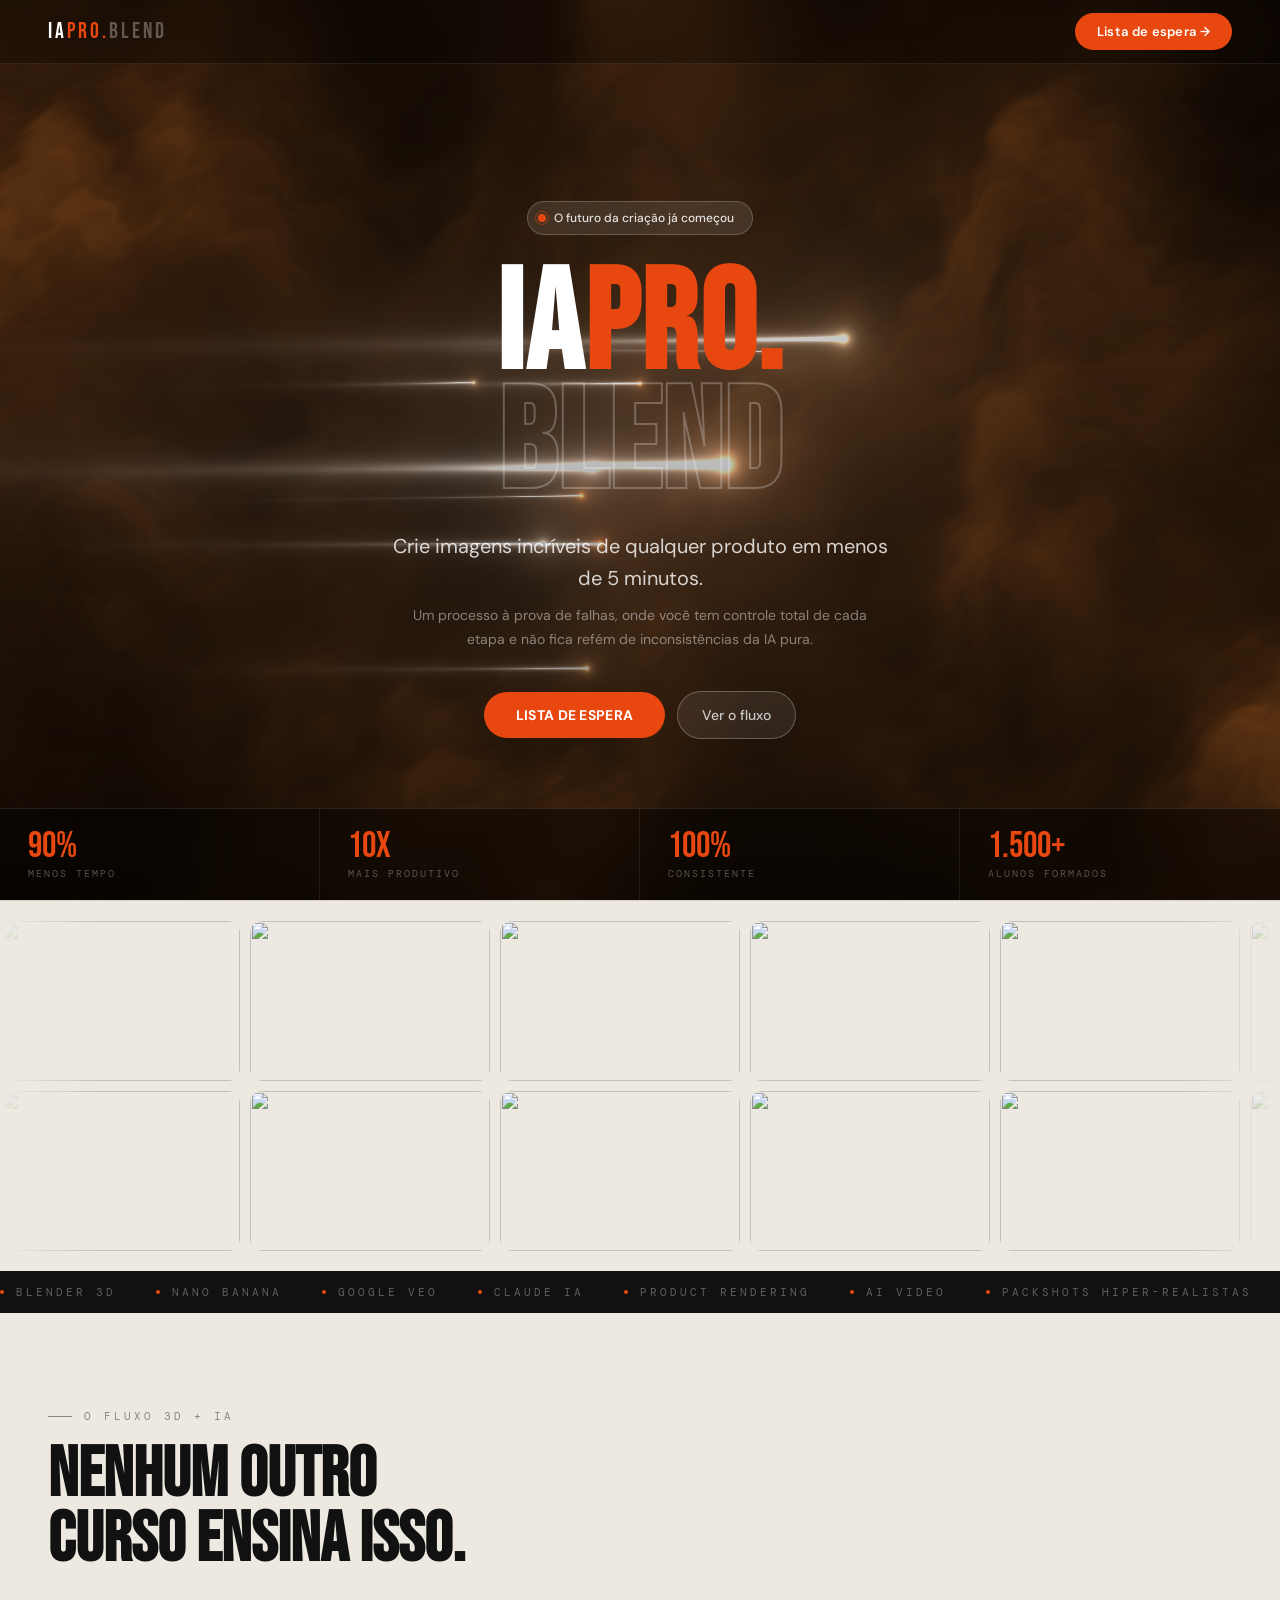
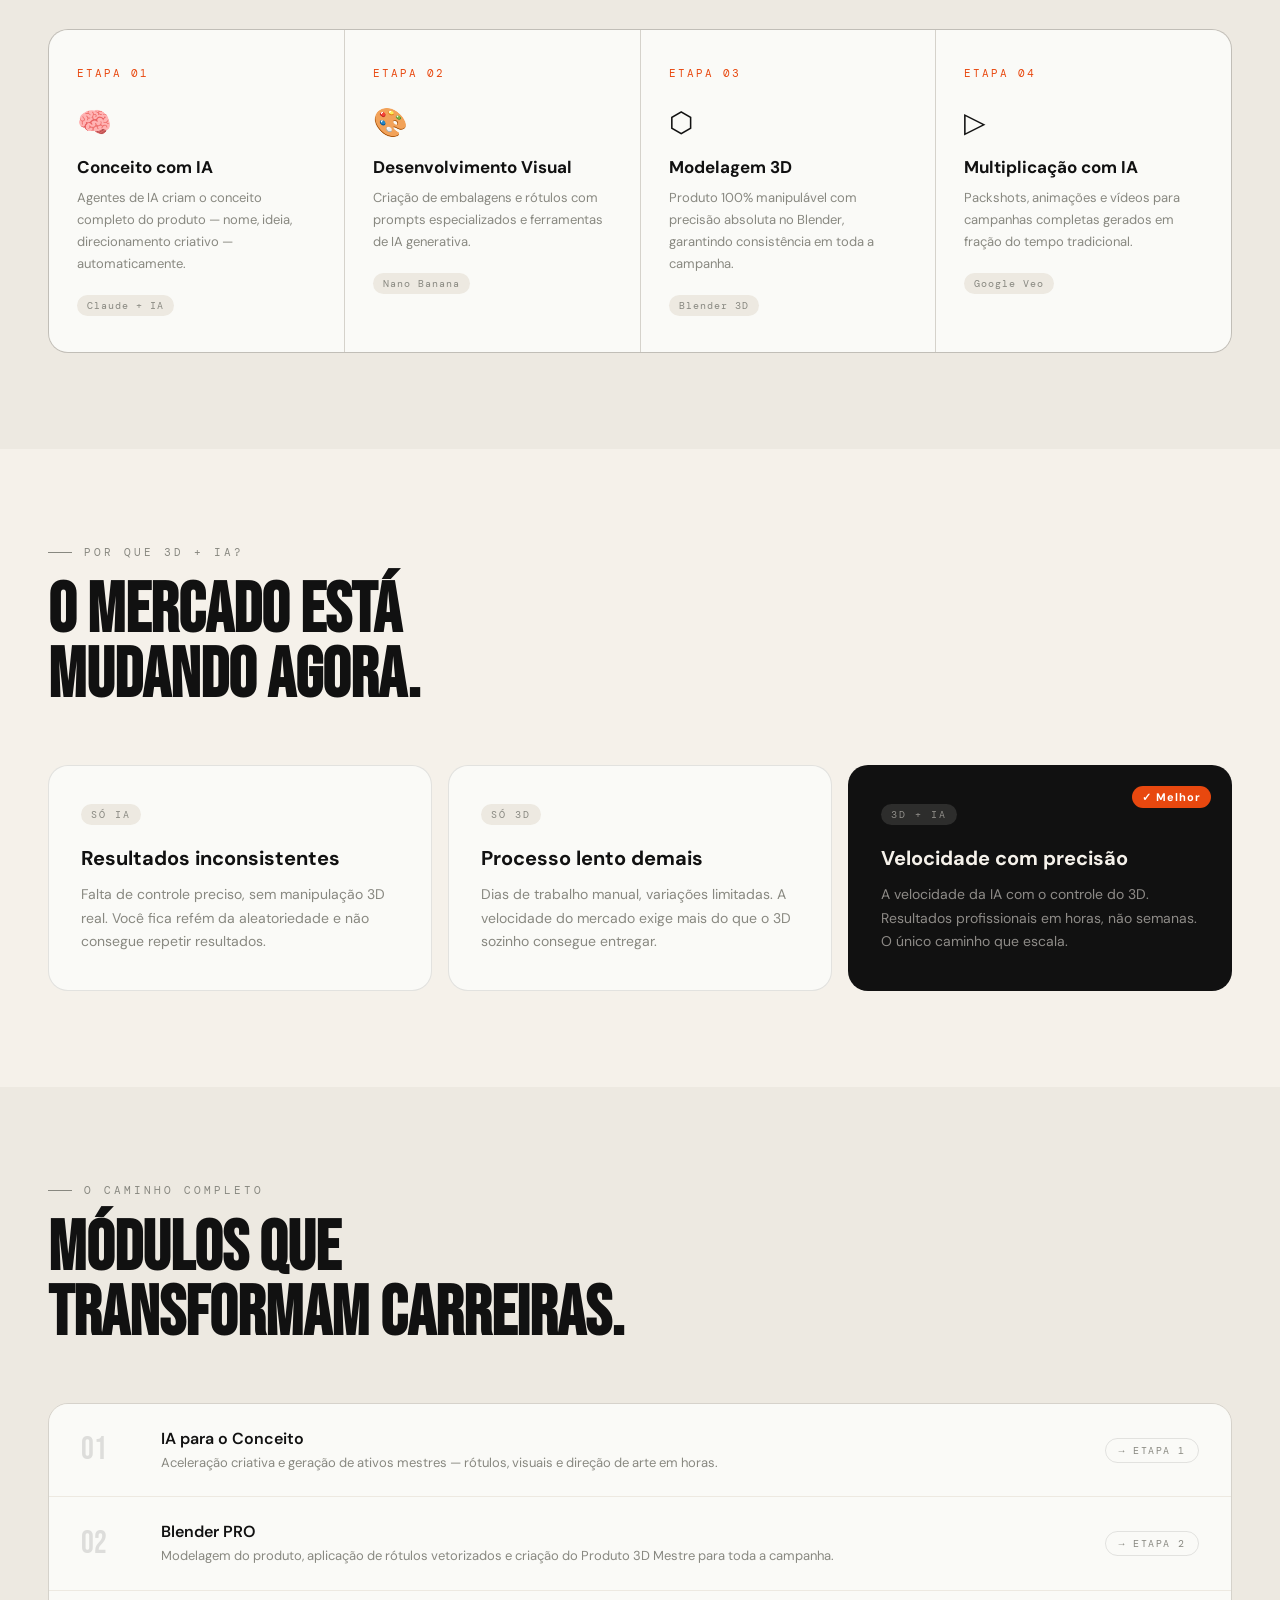
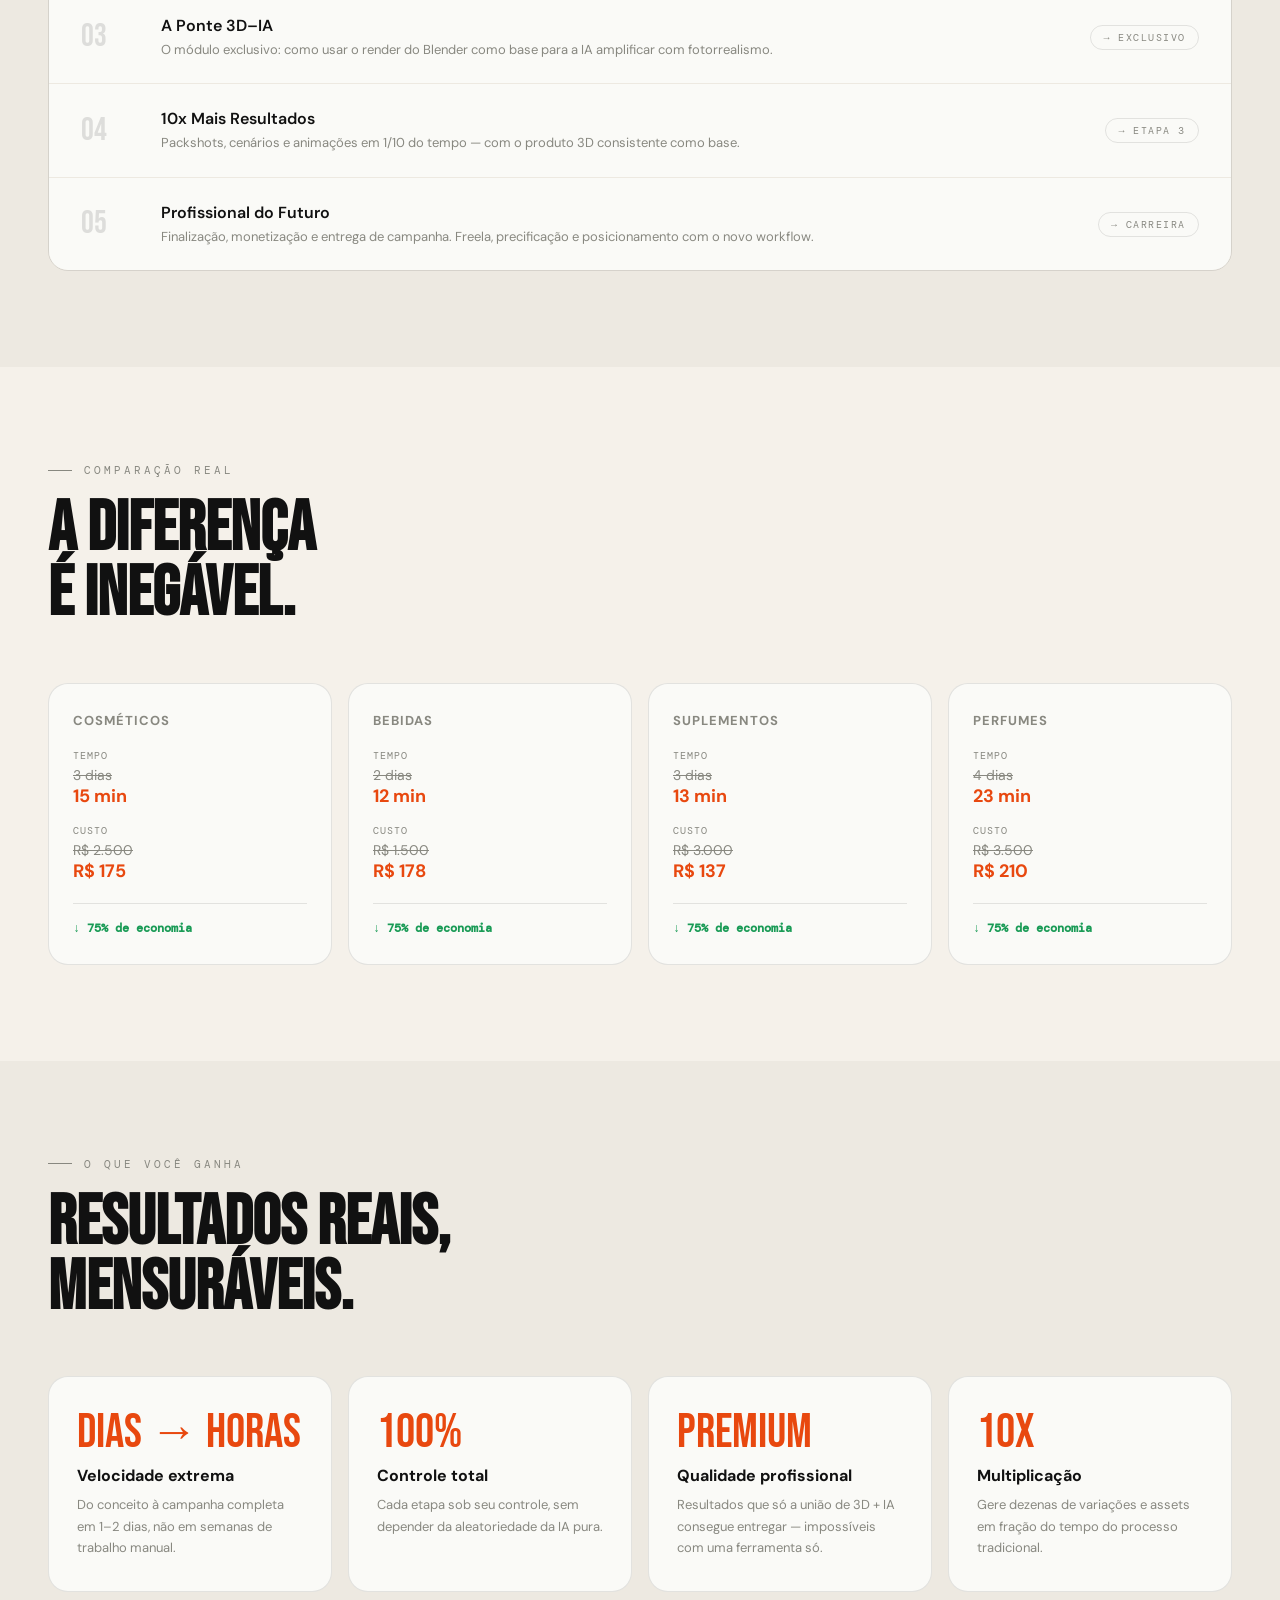
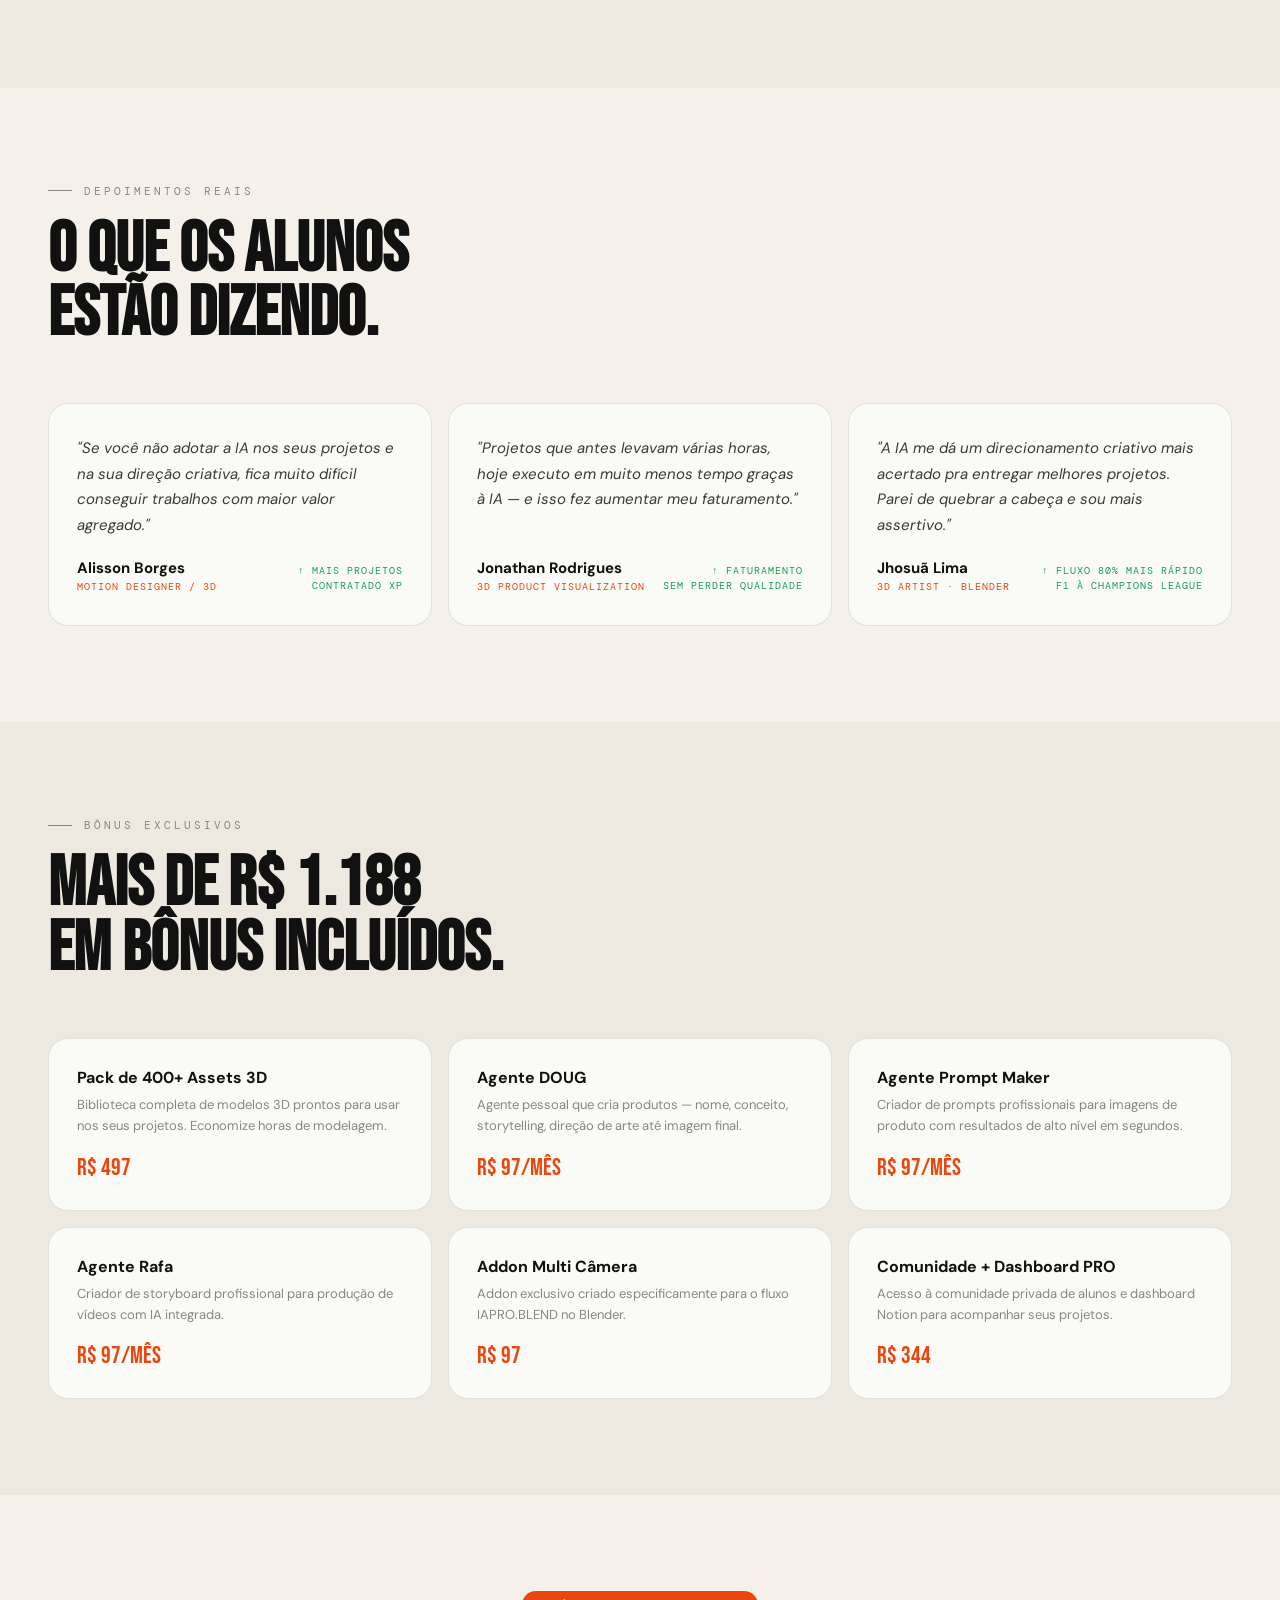
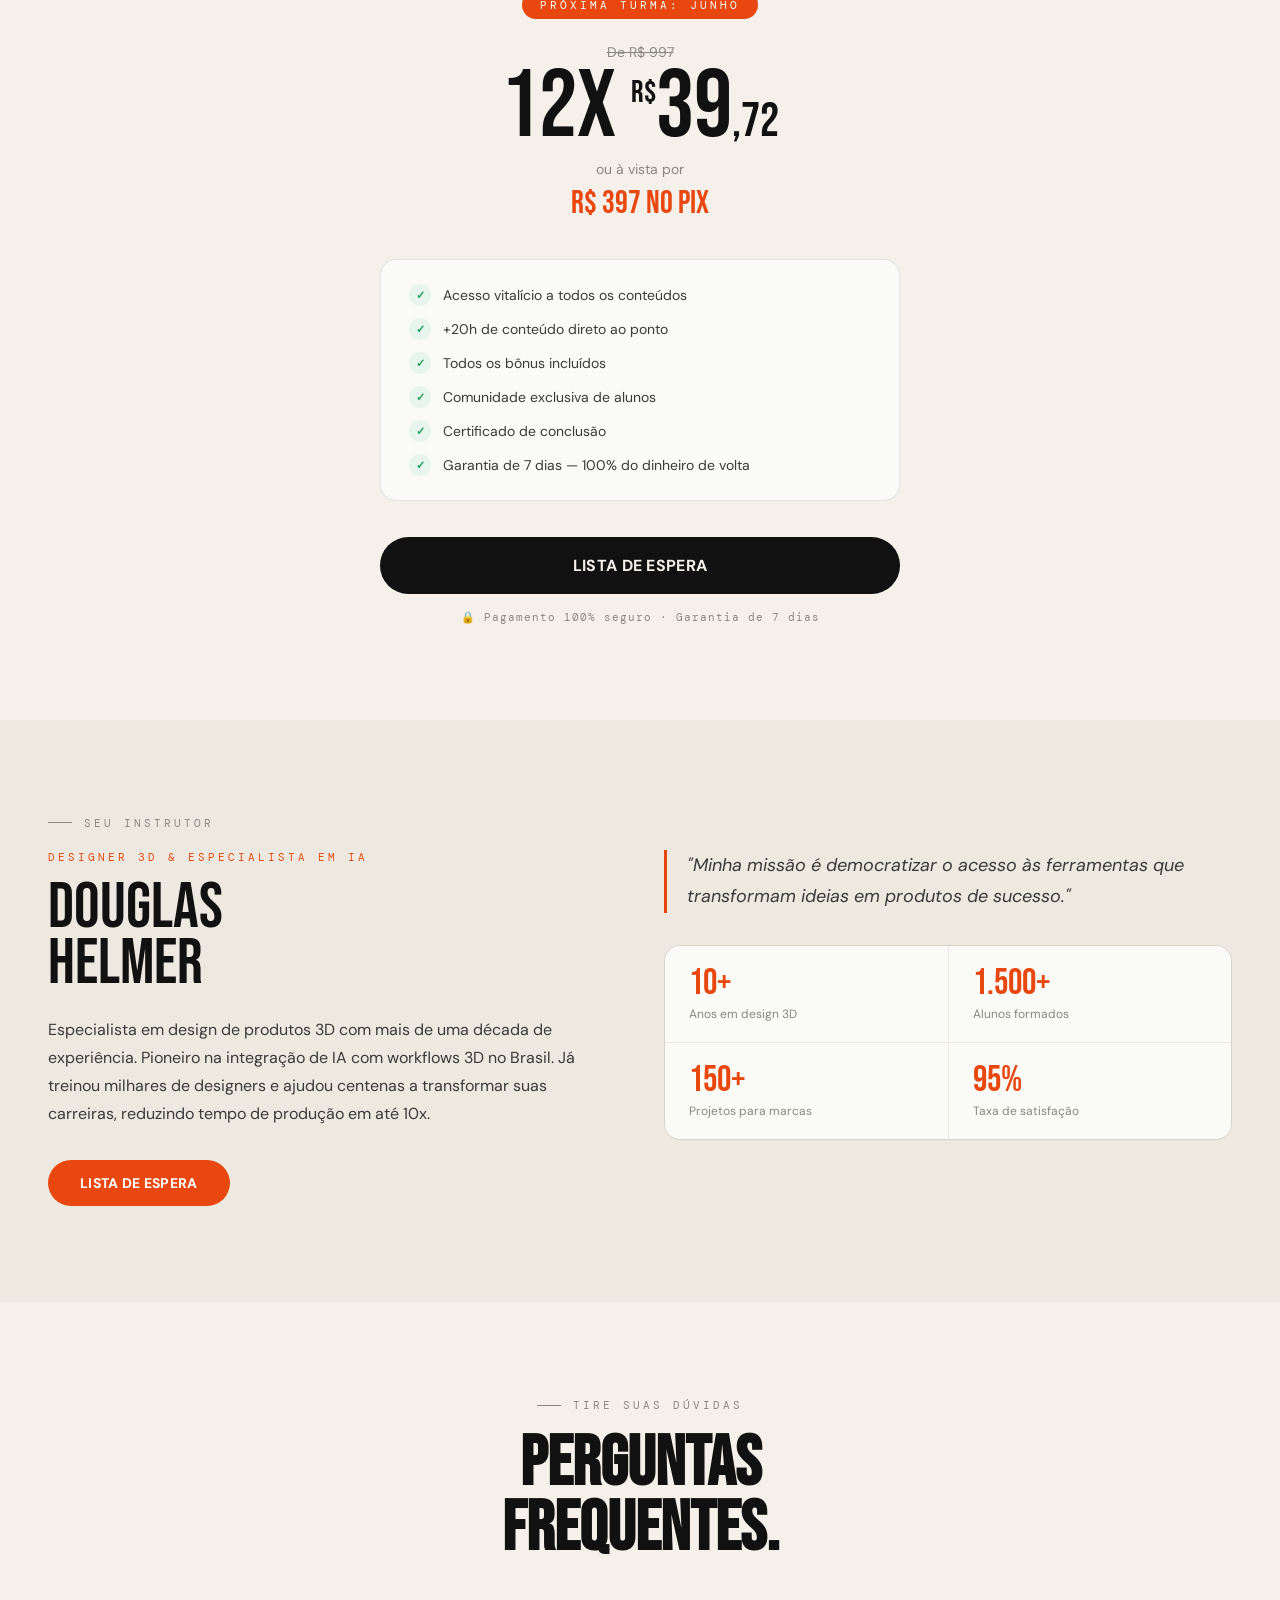
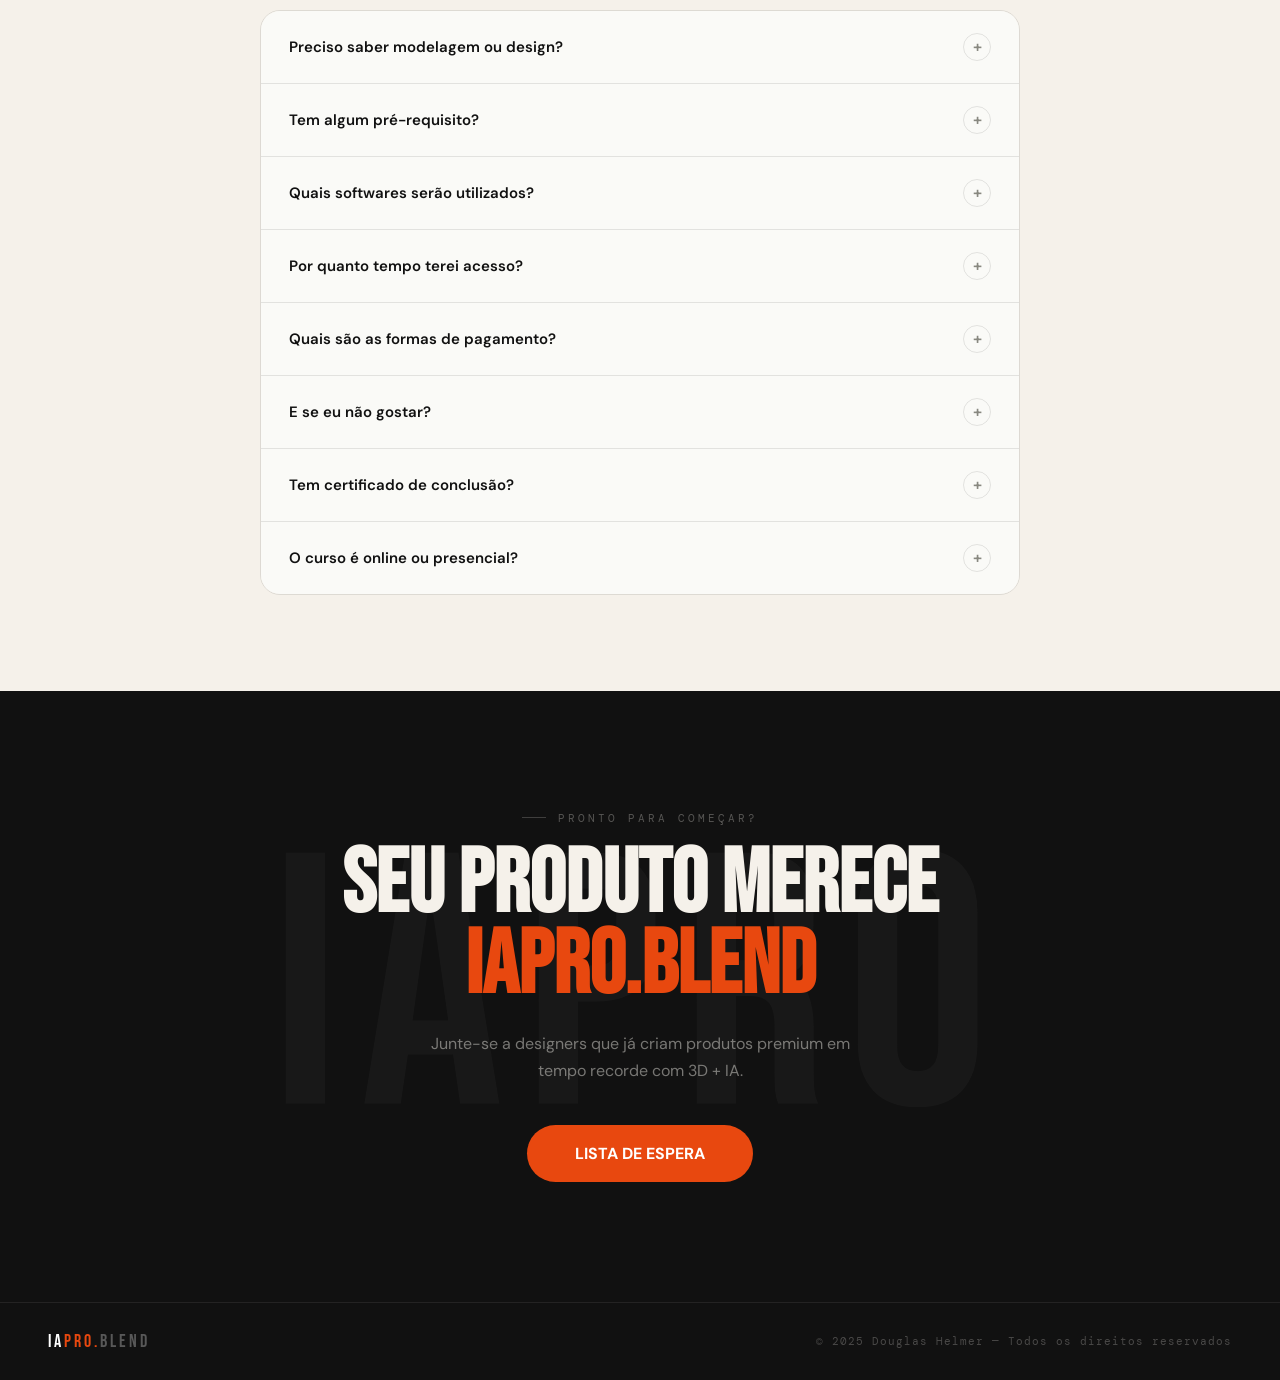
==== index.html @ f1a4a477 "feat: switch to lista de espera mode Remove checkout links from all CTA buttons, replace text with L" ====
<!DOCTYPE html>
<html lang="pt-BR">
<head>
<meta charset="UTF-8">
<meta name="viewport" content="width=device-width, initial-scale=1.0">
<title>IAPRO.BLEND — Douglas Helmer</title>
<link href="https://fonts.googleapis.com/css2?family=Bebas+Neue&family=DM+Sans:ital,opsz,wght@0,9..40,300;0,9..40,400;0,9..40,500;0,9..40,600;0,9..40,700;1,9..40,300;1,9..40,400&family=DM+Mono:wght@400;500&display=swap" rel="stylesheet">
<style>
*, *::before, *::after { box-sizing: border-box; margin: 0; padding: 0; }

:root {
  --cream: #F5F1EA;
  --cream2: #EDE9E1;
  --cream3: #E4DFD5;
  --ink: #111111;
  --ink2: #3A3A3A;
  --ink3: #888880;
  --orange: #E8480F;
  --orange-light: #FF6B35;
  --white: #FAFAF7;
  --border: rgba(17,17,17,0.1);
}

html { scroll-behavior: smooth; }

body {
  background: var(--cream);
  color: var(--ink);
  font-family: 'DM Sans', sans-serif;
  overflow-x: hidden;
}

/* ─── NAV ─── */
nav {
  position: fixed; top: 0; left: 0; right: 0; z-index: 900;
  background: rgba(0,0,0,0.3);
  backdrop-filter: blur(16px);
  border-bottom: 1px solid rgba(255,255,255,0.08);
  display: flex; align-items: center; justify-content: space-between;
  padding: 0 48px; height: 64px;
  transition: background .3s;
}
nav.scrolled {
  background: rgba(245,241,234,0.96);
  border-bottom-color: var(--border);
}

.logo {
  font-family: 'Bebas Neue', sans-serif;
  font-size: 22px; letter-spacing: 3px;
}
.logo .ia   { color: #fff; }
.logo .pro  { color: var(--orange); }
.logo .dot  { color: var(--orange); }
.logo .blend{ color: rgba(255,255,255,0.3); }
nav.scrolled .logo .ia    { color: var(--ink); }
nav.scrolled .logo .blend { color: rgba(17,17,17,0.28); }

.nav-pill {
  display: flex; align-items: center; gap: 8px;
  background: var(--orange); color: white;
  padding: 10px 22px; border-radius: 100px;
  font-size: 13px; font-weight: 600;
  text-decoration: none; letter-spacing: 0.3px;
  transition: background .2s, transform .15s;
}
.nav-pill:hover { background: #c93d0a; transform: translateY(-1px); }

/* ─── HERO SHADER ─── */
.hero {
  position: relative;
  overflow: hidden;
  display: flex; flex-direction: column;
}

.hero-canvas-wrap {
  position: relative;
  width: 100%; height: 100vh;
  overflow: hidden;
}

#hero-canvas {
  position: absolute; inset: 0;
  width: 100%; height: 100%;
  display: block; touch-action: none;
  background: black;
}

/* dark gradient overlay so text is always readable */
.hero-canvas-wrap::after {
  content: '';
  position: absolute; inset: 0;
  background: linear-gradient(
    to bottom,
    rgba(0,0,0,0.45) 0%,
    rgba(0,0,0,0.2) 40%,
    rgba(0,0,0,0.55) 100%
  );
  pointer-events: none;
}

.hero-overlay {
  position: absolute; inset: 0; z-index: 10;
  display: flex; flex-direction: column;
  align-items: center; justify-content: center;
  padding: 80px 48px 40px;
  text-align: center;
  pointer-events: none;
}

.hero-badge {
  display: inline-flex; align-items: center; gap: 8px;
  background: rgba(255,255,255,0.1);
  backdrop-filter: blur(12px);
  border: 1px solid rgba(255,255,255,0.2);
  border-radius: 100px;
  padding: 8px 18px 8px 10px;
  font-size: 12px; font-weight: 500;
  color: rgba(255,255,255,0.85);
  margin-bottom: 32px;
  pointer-events: auto;
  animation: fadeUp .7s .1s ease both;
}
.hero-badge-dot {
  width: 8px; height: 8px; border-radius: 50%;
  background: var(--orange); flex-shrink: 0;
  position: relative;
}
.hero-badge-dot::after {
  content: '';
  position: absolute; inset: -3px; border-radius: 50%;
  border: 1px solid var(--orange); opacity: .5;
  animation: pulse 1.6s ease-out infinite;
}

h1 {
  font-family: 'Bebas Neue', sans-serif;
  font-size: clamp(80px, 11vw, 160px);
  line-height: .85; letter-spacing: 2px;
  margin-bottom: 24px;
  animation: fadeUp .7s .25s ease both;
}
h1 .h-ia  { color: #ffffff; }
h1 .h-pro { color: var(--orange); }
h1 .h-dot { color: var(--orange); }
h1 .h-blend {
  color: transparent;
  -webkit-text-stroke: 2px rgba(255,255,255,0.25);
  display: block;
}

.hero-sub {
  font-size: 20px; line-height: 1.6;
  color: rgba(255,255,255,.8);
  max-width: 520px; margin-bottom: 10px;
  animation: fadeUp .7s .4s ease both;
}
.hero-sub2 {
  font-size: 14px; line-height: 1.7;
  color: rgba(255,255,255,.45);
  max-width: 460px; margin-bottom: 40px;
  animation: fadeUp .7s .5s ease both;
}

.hero-btns {
  display: flex; gap: 12px; align-items: center; flex-wrap: wrap;
  justify-content: center;
  pointer-events: auto;
  animation: fadeUp .7s .6s ease both;
}

.btn-solid {
  background: var(--orange); color: white;
  padding: 14px 32px; border-radius: 100px;
  font-size: 14px; font-weight: 700;
  text-decoration: none; letter-spacing: 0.3px;
  transition: transform .15s, box-shadow .2s;
  display: inline-block;
}
.btn-solid:hover { transform: translateY(-2px); box-shadow: 0 12px 32px rgba(232,72,15,.4); }

.btn-ghost {
  padding: 14px 24px; border-radius: 100px;
  border: 1px solid rgba(255,255,255,0.25);
  font-size: 14px; font-weight: 500;
  color: rgba(255,255,255,.75); text-decoration: none;
  backdrop-filter: blur(8px);
  background: rgba(255,255,255,0.08);
  transition: border-color .2s, background .2s;
}
.btn-ghost:hover { border-color: rgba(255,255,255,0.5); background: rgba(255,255,255,0.14); }

/* stats row inside hero */
.hero-stats {
  position: absolute; bottom: 0; left: 0; right: 0; z-index: 10;
  display: grid; grid-template-columns: repeat(4,1fr);
  border-top: 1px solid rgba(255,255,255,0.1);
  background: rgba(0,0,0,0.45);
  backdrop-filter: blur(16px);
}
.hero-stat {
  padding: 20px 28px;
  border-right: 1px solid rgba(255,255,255,0.08);
}
.hero-stat:last-child { border-right: none; }
.hero-stat-num {
  font-family: 'Bebas Neue', sans-serif;
  font-size: 36px; line-height: 1; color: var(--orange);
}
.hero-stat-label {
  font-family: 'DM Mono', monospace;
  font-size: 10px; letter-spacing: 2px;
  text-transform: uppercase; color: rgba(255,255,255,.3);
  margin-top: 2px;
}

@keyframes fadeUp {
  from { opacity: 0; transform: translateY(24px); }
  to   { opacity: 1; transform: translateY(0); }
}

/* ─── CAROUSEL ─── */
.carousel-wrap {
  border-top: 1px solid var(--border);
  overflow: hidden; padding: 20px 0;
  background: var(--cream2);
  position: relative;
}
.carousel-wrap::before,
.carousel-wrap::after {
  content: ''; position: absolute; top: 0; bottom: 0; width: 100px;
  z-index: 2; pointer-events: none;
}
.carousel-wrap::before { left: 0; background: linear-gradient(90deg, var(--cream2), transparent); }
.carousel-wrap::after  { right: 0; background: linear-gradient(-90deg, var(--cream2), transparent); }

.carousel-row { margin-bottom: 10px; }
.carousel-row:last-child { margin-bottom: 0; }

.c-track {
  display: flex; gap: 10px; width: max-content;
  animation: cScroll 38s linear infinite;
}
.c-track.rev { animation: cScrollRev 38s linear infinite; }
.c-track:hover, .c-track.rev:hover { animation-play-state: paused; }

.c-img {
  width: 240px; height: 160px; border-radius: 12px;
  object-fit: cover; flex-shrink: 0;
  filter: saturate(.85);
  transition: filter .3s, transform .3s, box-shadow .3s;
}
.c-img:hover {
  filter: saturate(1.1);
  transform: scale(1.04);
  box-shadow: 0 12px 32px rgba(0,0,0,.12);
  z-index: 1; position: relative;
}

@keyframes cScroll    { from { transform: translateX(0); }    to { transform: translateX(-50%); } }
@keyframes cScrollRev { from { transform: translateX(-50%); } to { transform: translateX(0); } }

/* ─── TICKER ─── */
.ticker {
  background: var(--ink);
  overflow: hidden; padding: 14px 0;
  display: flex;
}
.t-track {
  display: flex; gap: 40px; white-space: nowrap;
  flex-shrink: 0;
  animation: tScroll 24s linear infinite;
}
.t-item {
  font-family: 'DM Mono', monospace;
  font-size: 11px; letter-spacing: 3px;
  text-transform: uppercase;
  color: rgba(245,241,234,.35);
  display: flex; align-items: center; gap: 12px;
}
.t-dot { width: 4px; height: 4px; border-radius: 50%; background: var(--orange); flex-shrink: 0; }
@keyframes tScroll { from { transform: translateX(0); } to { transform: translateX(-50%); } }

/* ─── SECTION COMMONS ─── */
.sec { padding: 96px 48px; }
.sec-alt { background: var(--cream2); }
.sec-dark { background: var(--ink); color: var(--cream); }

.sec-eyebrow {
  font-family: 'DM Mono', monospace;
  font-size: 11px; letter-spacing: 3px; text-transform: uppercase;
  color: var(--ink3); margin-bottom: 20px;
  display: flex; align-items: center; gap: 12px;
}
.sec-dark .sec-eyebrow { color: rgba(245,241,234,.35); }
.sec-eyebrow::before { content: ''; width: 24px; height: 1px; background: currentColor; }

.sec-title {
  font-family: 'Bebas Neue', sans-serif;
  font-size: clamp(44px, 5.5vw, 72px);
  line-height: .92; margin-bottom: 56px;
  max-width: 700px;
}

/* ─── FLUXO ─── */
.steps {
  display: grid; grid-template-columns: repeat(4,1fr); gap: 1px;
  background: var(--border);
  border: 1px solid var(--border);
  border-radius: 20px; overflow: hidden;
}

.step-card {
  background: var(--white); padding: 36px 28px;
  position: relative; overflow: hidden;
  transition: background .25s;
}
.step-card:hover { background: var(--cream); }

.step-n {
  font-family: 'DM Mono', monospace;
  font-size: 11px; letter-spacing: 2px;
  color: var(--orange); margin-bottom: 24px;
}

.step-icon { font-size: 28px; margin-bottom: 16px; display: block; }

.step-card h3 {
  font-size: 17px; font-weight: 700;
  margin-bottom: 10px; line-height: 1.2;
}
.step-card p { font-size: 13px; line-height: 1.7; color: var(--ink3); }

.step-tag {
  display: inline-block; margin-top: 20px;
  font-family: 'DM Mono', monospace;
  font-size: 10px; letter-spacing: 1px;
  padding: 4px 10px; border-radius: 100px;
  background: var(--cream2); color: var(--ink3);
}

/* ─── COMPARE ─── */
.compare-grid {
  display: grid; grid-template-columns: 1fr 1fr 1fr; gap: 16px;
}

.compare-card {
  border: 1px solid var(--border);
  border-radius: 20px; padding: 36px 32px;
  background: var(--white);
  position: relative; overflow: hidden;
  transition: transform .25s, box-shadow .25s;
}
.compare-card:hover { transform: translateY(-4px); box-shadow: 0 16px 48px rgba(0,0,0,.07); }

.compare-card.winner {
  background: var(--ink); color: var(--cream);
  border-color: transparent;
}

.compare-chip {
  display: inline-block; margin-bottom: 20px;
  font-family: 'DM Mono', monospace;
  font-size: 10px; letter-spacing: 2px; text-transform: uppercase;
  padding: 4px 10px; border-radius: 100px;
  background: var(--cream2); color: var(--ink3);
}
.compare-card.winner .compare-chip {
  background: rgba(245,241,234,.12); color: rgba(245,241,234,.5);
}

.compare-card h3 {
  font-size: 20px; font-weight: 700; margin-bottom: 12px;
}
.compare-card p { font-size: 14px; line-height: 1.7; color: var(--ink3); }
.compare-card.winner p { color: rgba(245,241,234,.55); }

.winner-badge {
  position: absolute; top: 20px; right: 20px;
  background: var(--orange); color: white;
  font-size: 11px; font-weight: 700;
  padding: 4px 10px; border-radius: 100px;
  letter-spacing: 1px;
}

/* ─── MÓDULOS ─── */
.modules-list {
  display: flex; flex-direction: column; gap: 1px;
  border: 1px solid var(--border); border-radius: 20px; overflow: hidden;
}

.mod-row {
  background: var(--white);
  display: grid; grid-template-columns: 56px 1fr auto;
  align-items: center; gap: 24px;
  padding: 24px 32px;
  transition: background .2s;
  cursor: default;
}
.mod-row:hover { background: var(--cream); }

.mod-num {
  font-family: 'Bebas Neue', sans-serif;
  font-size: 32px; color: rgba(17,17,17,.12);
  line-height: 1;
}

.mod-title { font-size: 16px; font-weight: 600; margin-bottom: 4px; }
.mod-desc { font-size: 13px; color: var(--ink3); line-height: 1.5; }

.mod-badge {
  font-family: 'DM Mono', monospace;
  font-size: 10px; letter-spacing: 1.5px; text-transform: uppercase;
  padding: 5px 12px; border-radius: 100px;
  border: 1px solid var(--border); color: var(--ink3);
  white-space: nowrap;
}

/* ─── ANTES VS DEPOIS ─── */
.avd-cards { display: grid; grid-template-columns: 1fr 1fr 1fr 1fr; gap: 16px; }

.avd-card {
  border: 1px solid var(--border); border-radius: 20px;
  padding: 28px 24px; background: var(--white);
  transition: transform .25s;
}
.avd-card:hover { transform: translateY(-4px); }

.avd-cat {
  font-size: 13px; font-weight: 700; margin-bottom: 20px;
  text-transform: uppercase; letter-spacing: 1px; color: var(--ink3);
}

.avd-row-item { margin-bottom: 16px; }
.avd-row-label {
  font-family: 'DM Mono', monospace;
  font-size: 10px; letter-spacing: 1px; text-transform: uppercase;
  color: var(--ink3); margin-bottom: 4px;
}
.avd-before { font-size: 14px; color: var(--ink3); text-decoration: line-through; }
.avd-after  { font-size: 18px; font-weight: 700; color: var(--orange); }

.avd-economy {
  margin-top: 20px; padding-top: 16px;
  border-top: 1px solid var(--border);
  font-size: 12px; font-weight: 600; color: #1A9B56;
  font-family: 'DM Mono', monospace;
}

/* ─── BENEFÍCIOS ─── */
.benefits-grid { display: grid; grid-template-columns: repeat(4,1fr); gap: 16px; }

.benefit-card {
  border: 1px solid var(--border); border-radius: 20px;
  padding: 32px 28px; background: var(--white);
  transition: transform .25s, box-shadow .25s;
}
.benefit-card:hover { transform: translateY(-4px); box-shadow: 0 16px 48px rgba(0,0,0,.07); }

.benefit-num {
  font-family: 'Bebas Neue', sans-serif;
  font-size: 48px; line-height: 1;
  color: var(--orange); margin-bottom: 8px;
}
.benefit-card h3 { font-size: 16px; font-weight: 700; margin-bottom: 8px; }
.benefit-card p { font-size: 13px; line-height: 1.65; color: var(--ink3); }

/* ─── DEPOIMENTOS ─── */
.test-grid { display: grid; grid-template-columns: repeat(3,1fr); gap: 16px; }

.test-card {
  border: 1px solid var(--border); border-radius: 20px;
  padding: 32px 28px; background: var(--white);
  display: flex; flex-direction: column; justify-content: space-between;
  gap: 20px;
  transition: transform .25s;
}
.test-card:hover { transform: translateY(-4px); }

.test-quote {
  font-size: 15px; line-height: 1.7;
  color: var(--ink2); font-style: italic;
  flex: 1;
}

.test-footer { display: flex; align-items: flex-end; justify-content: space-between; gap: 12px; }

.test-name { font-size: 15px; font-weight: 700; margin-bottom: 2px; }
.test-role {
  font-family: 'DM Mono', monospace;
  font-size: 10px; letter-spacing: 1px; color: var(--orange);
  text-transform: uppercase;
}

.test-result {
  font-family: 'DM Mono', monospace;
  font-size: 10px; letter-spacing: 1px;
  color: #1A9B56; text-transform: uppercase;
  text-align: right; line-height: 1.5;
}

/* ─── BÔNUS ─── */
.bonus-grid { display: grid; grid-template-columns: repeat(3,1fr); gap: 16px; }

.bonus-card {
  border: 1px solid var(--border); border-radius: 20px;
  padding: 28px; background: var(--white);
  display: flex; flex-direction: column; justify-content: space-between; gap: 16px;
  transition: transform .25s;
}
.bonus-card:hover { transform: translateY(-3px); }

.bonus-title { font-size: 16px; font-weight: 700; margin-bottom: 6px; }
.bonus-desc { font-size: 13px; line-height: 1.65; color: var(--ink3); }
.bonus-val {
  font-family: 'Bebas Neue', sans-serif;
  font-size: 24px; color: var(--orange);
}

/* ─── PREÇO ─── */
.price-wrap {
  max-width: 520px; margin: 0 auto; text-align: center;
}

.price-tag {
  display: inline-block; margin-bottom: 24px;
  background: var(--orange); color: white;
  font-family: 'DM Mono', monospace;
  font-size: 11px; letter-spacing: 3px; text-transform: uppercase;
  padding: 7px 18px; border-radius: 100px;
}

.price-de {
  font-size: 14px; color: var(--ink3);
  text-decoration: line-through; margin-bottom: 4px;
}
.price-main {
  font-family: 'Bebas Neue', sans-serif;
  font-size: clamp(64px, 8vw, 96px); line-height: .9;
  margin-bottom: 8px;
}
.price-main sup { font-size: 32%; vertical-align: top; margin-top: 14px; display: inline-block; }
.price-or { font-size: 14px; color: var(--ink3); margin-bottom: 6px; }
.price-pix {
  font-family: 'Bebas Neue', sans-serif;
  font-size: 32px; color: var(--orange); margin-bottom: 36px;
}

.price-list {
  list-style: none; text-align: left;
  display: flex; flex-direction: column; gap: 12px;
  margin-bottom: 36px;
  border: 1px solid var(--border); border-radius: 16px;
  padding: 24px 28px; background: var(--white);
}
.price-list li {
  font-size: 14px; color: var(--ink2);
  display: flex; align-items: center; gap: 12px;
}
.price-list li::before {
  content: '✓';
  width: 22px; height: 22px; border-radius: 50%;
  background: #E8F5EE; color: #1A9B56;
  font-size: 11px; font-weight: 700;
  display: flex; align-items: center; justify-content: center;
  flex-shrink: 0;
}

.btn-cta-big {
  width: 100%; padding: 18px;
  background: var(--ink); color: var(--cream);
  border-radius: 100px; border: none; cursor: pointer;
  font-size: 16px; font-weight: 700; letter-spacing: 0.3px;
  text-decoration: none; display: block; text-align: center;
  transition: background .2s, transform .15s;
  margin-bottom: 16px;
}
.btn-cta-big:hover { background: var(--orange); transform: translateY(-2px); }

.price-secure {
  font-family: 'DM Mono', monospace;
  font-size: 11px; letter-spacing: 1px; color: var(--ink3);
}

/* ─── INSTRUTOR ─── */
.inst-grid {
  display: grid; grid-template-columns: 1fr 1fr; gap: 48px; align-items: start;
}

.inst-eyebrow {
  font-family: 'DM Mono', monospace;
  font-size: 11px; letter-spacing: 3px; text-transform: uppercase;
  color: var(--orange); margin-bottom: 16px;
}
.inst-name {
  font-family: 'Bebas Neue', sans-serif;
  font-size: clamp(56px, 5vw, 80px); line-height: .88;
  margin-bottom: 24px;
}
.inst-bio { font-size: 16px; line-height: 1.75; color: var(--ink2); margin-bottom: 32px; }

.inst-stats {
  display: grid; grid-template-columns: 1fr 1fr; gap: 1px;
  border: 1px solid var(--border); border-radius: 16px; overflow: hidden;
}
.inst-stat {
  background: var(--white); padding: 20px 24px;
}
.inst-stat-n { font-family: 'Bebas Neue', sans-serif; font-size: 36px; color: var(--orange); line-height: 1; }
.inst-stat-l { font-size: 12px; color: var(--ink3); margin-top: 4px; }

.inst-quote {
  font-size: 18px; line-height: 1.75; font-style: italic;
  color: var(--ink2); margin-bottom: 32px;
  padding-left: 20px;
  border-left: 3px solid var(--orange);
}

/* ─── FAQ ─── */
.faq-list {
  display: flex; flex-direction: column;
  border: 1px solid var(--border); border-radius: 20px; overflow: hidden;
  max-width: 760px; margin: 0 auto;
}
.faq-item {
  border-bottom: 1px solid var(--border);
  background: var(--white);
}
.faq-item:last-child { border-bottom: none; }

.faq-q {
  width: 100%; padding: 22px 28px;
  background: none; border: none; cursor: pointer;
  display: flex; justify-content: space-between; align-items: center;
  font-family: 'DM Sans', sans-serif;
  font-size: 15px; font-weight: 600; color: var(--ink);
  text-align: left; gap: 16px;
  transition: background .2s;
}
.faq-q:hover { background: var(--cream); }

.faq-icon {
  width: 28px; height: 28px; border-radius: 50%;
  border: 1px solid var(--border);
  display: flex; align-items: center; justify-content: center;
  font-size: 16px; color: var(--ink3); flex-shrink: 0;
  transition: background .2s, color .2s;
}
.faq-item.open .faq-icon { background: var(--ink); color: var(--cream); }

.faq-a {
  display: none; padding: 0 28px 22px;
  font-size: 14px; line-height: 1.75; color: var(--ink3);
}
.faq-item.open .faq-a { display: block; }

/* ─── FINAL CTA ─── */
.final-cta {
  padding: 120px 48px;
  background: var(--ink);
  color: var(--cream);
  text-align: center;
  position: relative; overflow: hidden;
}
.final-cta::before {
  content: 'IAPRO';
  position: absolute;
  font-family: 'Bebas Neue', sans-serif;
  font-size: clamp(200px, 28vw, 400px);
  color: rgba(255,255,255,.03);
  top: 50%; left: 50%; transform: translate(-50%,-50%);
  white-space: nowrap; pointer-events: none; letter-spacing: 20px;
}

.final-cta .sec-eyebrow { color: rgba(245,241,234,.3); justify-content: center; }
.final-cta .sec-eyebrow::before { background: rgba(245,241,234,.2); }

.final-title {
  font-family: 'Bebas Neue', sans-serif;
  font-size: clamp(56px, 7vw, 96px);
  line-height: .9; margin-bottom: 24px; position: relative;
}
.final-title .hl { color: var(--orange); }

.final-sub {
  font-size: 16px; line-height: 1.7; color: rgba(245,241,234,.45);
  max-width: 420px; margin: 0 auto 40px; position: relative;
}

.btn-final {
  background: var(--orange); color: white;
  padding: 18px 48px; border-radius: 100px;
  font-size: 16px; font-weight: 700;
  text-decoration: none; display: inline-block;
  transition: transform .15s, box-shadow .2s;
  position: relative;
}
.btn-final:hover { transform: translateY(-2px); box-shadow: 0 16px 40px rgba(232,72,15,.35); }

/* ─── FOOTER ─── */
footer {
  background: var(--ink); border-top: 1px solid rgba(245,241,234,.08);
  padding: 28px 48px;
  display: flex; justify-content: space-between; align-items: center;
  color: rgba(245,241,234,.25);
}
.footer-copy { font-family: 'DM Mono', monospace; font-size: 11px; letter-spacing: 1px; }

/* ─── REVEAL ─── */
.reveal {
  opacity: 0; transform: translateY(32px);
  transition: opacity .7s ease, transform .7s ease;
}
.reveal.visible { opacity: 1; transform: translateY(0); }

/* ─── ANIMATIONS ─── */
@keyframes pulse {
  0%   { transform: scale(1); opacity: .5; }
  100% { transform: scale(2); opacity: 0; }
}

/* ─── RESPONSIVE ─── */
@media (max-width: 960px) {
  nav { padding: 0 24px; }
  .hero-top { grid-template-columns: 1fr; padding: 48px 24px 32px; }
  .hero-right { display: none; }
  .sec { padding: 72px 24px; }
  .steps, .compare-grid, .avd-cards, .benefits-grid { grid-template-columns: 1fr; }
  .test-grid, .bonus-grid { grid-template-columns: 1fr; }
  .inst-grid { grid-template-columns: 1fr; }
  .modules-list .mod-row { grid-template-columns: 40px 1fr; }
  .mod-badge { display: none; }
  footer { padding: 24px; flex-direction: column; gap: 8px; text-align: center; }
}
</style>
</head>
<body>

<!-- NAV -->
<nav>
  <div class="logo">
    <span class="ia">IA</span><span class="pro">PRO</span><span class="dot">.</span><span class="blend">BLEND</span>
  </div>
  <a href="#preco" class="nav-pill">Lista de espera →</a>
</nav>

<!-- HERO -->
<section class="hero">
  <div class="hero-canvas-wrap">
    <canvas id="hero-canvas"></canvas>

    <!-- overlay content -->
    <div class="hero-overlay">
      <div class="hero-badge">
        <span class="hero-badge-dot"></span>
        O futuro da criação já começou
      </div>
      <h1>
        <span class="h-ia">IA</span><span class="h-pro">PRO</span><span class="h-dot">.</span><br>
        <span class="h-blend">BLEND</span>
      </h1>
      <p class="hero-sub">Crie imagens incríveis de qualquer produto em menos de 5 minutos.</p>
      <p class="hero-sub2">Um processo à prova de falhas, onde você tem controle total de cada etapa e não fica refém de inconsistências da IA pura.</p>
      <div class="hero-btns">
        <a href="#preco" class="btn-solid">LISTA DE ESPERA</a>
        <a href="#fluxo" class="btn-ghost">Ver o fluxo</a>
      </div>
    </div>

    <!-- stats bar -->
    <div class="hero-stats">
      <div class="hero-stat">
        <div class="hero-stat-num">90%</div>
        <div class="hero-stat-label">Menos tempo</div>
      </div>
      <div class="hero-stat">
        <div class="hero-stat-num">10x</div>
        <div class="hero-stat-label">Mais produtivo</div>
      </div>
      <div class="hero-stat">
        <div class="hero-stat-num">100%</div>
        <div class="hero-stat-label">Consistente</div>
      </div>
      <div class="hero-stat">
        <div class="hero-stat-num">1.500+</div>
        <div class="hero-stat-label">Alunos formados</div>
      </div>
    </div>
  </div>

  <!-- CAROUSEL -->
  <div class="carousel-wrap">
    <div class="carousel-row">
      <div class="c-track">
        <img class="c-img" src="https://images.unsplash.com/photo-1571781926291-c477ebfd024b?w=600&h=400&fit=crop" alt="">
        <img class="c-img" src="https://images.unsplash.com/photo-1620916566398-39f1143ab7be?w=600&h=400&fit=crop" alt="">
        <img class="c-img" src="https://images.unsplash.com/photo-1585386959984-a4155224a1ad?w=600&h=400&fit=crop" alt="">
        <img class="c-img" src="https://images.unsplash.com/photo-1567721913486-6585f069b695?w=600&h=400&fit=crop" alt="">
        <img class="c-img" src="https://images.unsplash.com/photo-1612817288484-6f916006741a?w=600&h=400&fit=crop" alt="">
        <img class="c-img" src="https://images.unsplash.com/photo-1544716278-ca5e3f4abd8c?w=600&h=400&fit=crop" alt="">
        <img class="c-img" src="https://images.unsplash.com/photo-1481391319762-47dff72954d9?w=600&h=400&fit=crop" alt="">
        <img class="c-img" src="https://images.unsplash.com/photo-1556228578-8c89e6adf883?w=600&h=400&fit=crop" alt="">
        <!-- dup -->
        <img class="c-img" src="https://images.unsplash.com/photo-1571781926291-c477ebfd024b?w=600&h=400&fit=crop" alt="">
        <img class="c-img" src="https://images.unsplash.com/photo-1620916566398-39f1143ab7be?w=600&h=400&fit=crop" alt="">
        <img class="c-img" src="https://images.unsplash.com/photo-1585386959984-a4155224a1ad?w=600&h=400&fit=crop" alt="">
        <img class="c-img" src="https://images.unsplash.com/photo-1567721913486-6585f069b695?w=600&h=400&fit=crop" alt="">
        <img class="c-img" src="https://images.unsplash.com/photo-1612817288484-6f916006741a?w=600&h=400&fit=crop" alt="">
        <img class="c-img" src="https://images.unsplash.com/photo-1544716278-ca5e3f4abd8c?w=600&h=400&fit=crop" alt="">
        <img class="c-img" src="https://images.unsplash.com/photo-1481391319762-47dff72954d9?w=600&h=400&fit=crop" alt="">
        <img class="c-img" src="https://images.unsplash.com/photo-1556228578-8c89e6adf883?w=600&h=400&fit=crop" alt="">
      </div>
    </div>
    <div class="carousel-row">
      <div class="c-track rev">
        <img class="c-img" src="https://images.unsplash.com/photo-1608248543803-ba4f8c70ae0b?w=600&h=400&fit=crop" alt="">
        <img class="c-img" src="https://images.unsplash.com/photo-1596462502278-27bfdc403348?w=600&h=400&fit=crop" alt="">
        <img class="c-img" src="https://images.unsplash.com/photo-1631729371254-42c2892f0e6e?w=600&h=400&fit=crop" alt="">
        <img class="c-img" src="https://images.unsplash.com/photo-1523275335684-37898b6baf30?w=600&h=400&fit=crop" alt="">
        <img class="c-img" src="https://images.unsplash.com/photo-1602143407151-7111542de6e8?w=600&h=400&fit=crop" alt="">
        <img class="c-img" src="https://images.unsplash.com/photo-1541643600914-78b084683702?w=600&h=400&fit=crop" alt="">
        <img class="c-img" src="https://images.unsplash.com/photo-1616486338812-3dadae4b4ace?w=600&h=400&fit=crop" alt="">
        <img class="c-img" src="https://images.unsplash.com/photo-1590736969955-71cc94901144?w=600&h=400&fit=crop" alt="">
        <!-- dup -->
        <img class="c-img" src="https://images.unsplash.com/photo-1608248543803-ba4f8c70ae0b?w=600&h=400&fit=crop" alt="">
        <img class="c-img" src="https://images.unsplash.com/photo-1596462502278-27bfdc403348?w=600&h=400&fit=crop" alt="">
        <img class="c-img" src="https://images.unsplash.com/photo-1631729371254-42c2892f0e6e?w=600&h=400&fit=crop" alt="">
        <img class="c-img" src="https://images.unsplash.com/photo-1523275335684-37898b6baf30?w=600&h=400&fit=crop" alt="">
        <img class="c-img" src="https://images.unsplash.com/photo-1602143407151-7111542de6e8?w=600&h=400&fit=crop" alt="">
        <img class="c-img" src="https://images.unsplash.com/photo-1541643600914-78b084683702?w=600&h=400&fit=crop" alt="">
        <img class="c-img" src="https://images.unsplash.com/photo-1616486338812-3dadae4b4ace?w=600&h=400&fit=crop" alt="">
        <img class="c-img" src="https://images.unsplash.com/photo-1590736969955-71cc94901144?w=600&h=400&fit=crop" alt="">
      </div>
    </div>
  </div>

  <!-- TICKER -->
  <div class="ticker">
    <div class="t-track">
      <span class="t-item"><span class="t-dot"></span>BLENDER 3D</span>
      <span class="t-item"><span class="t-dot"></span>NANO BANANA</span>
      <span class="t-item"><span class="t-dot"></span>GOOGLE VEO</span>
      <span class="t-item"><span class="t-dot"></span>CLAUDE IA</span>
      <span class="t-item"><span class="t-dot"></span>PRODUCT RENDERING</span>
      <span class="t-item"><span class="t-dot"></span>AI VIDEO</span>
      <span class="t-item"><span class="t-dot"></span>PACKSHOTS HIPER-REALISTAS</span>
      <span class="t-item"><span class="t-dot"></span>3D + INTELIGÊNCIA ARTIFICIAL</span>
      <span class="t-item"><span class="t-dot"></span>BLENDER 3D</span>
      <span class="t-item"><span class="t-dot"></span>NANO BANANA</span>
      <span class="t-item"><span class="t-dot"></span>GOOGLE VEO</span>
      <span class="t-item"><span class="t-dot"></span>CLAUDE IA</span>
      <span class="t-item"><span class="t-dot"></span>PRODUCT RENDERING</span>
      <span class="t-item"><span class="t-dot"></span>AI VIDEO</span>
      <span class="t-item"><span class="t-dot"></span>PACKSHOTS HIPER-REALISTAS</span>
      <span class="t-item"><span class="t-dot"></span>3D + INTELIGÊNCIA ARTIFICIAL</span>
    </div>
  </div>
</section>

<!-- FLUXO -->
<section class="sec sec-alt" id="fluxo">
  <div class="sec-eyebrow reveal">O Fluxo 3D + IA</div>
  <h2 class="sec-title reveal">Nenhum outro<br>curso ensina isso.</h2>
  <div class="steps reveal">
    <div class="step-card">
      <div class="step-n">ETAPA 01</div>
      <span class="step-icon">🧠</span>
      <h3>Conceito com IA</h3>
      <p>Agentes de IA criam o conceito completo do produto — nome, ideia, direcionamento criativo — automaticamente.</p>
      <span class="step-tag">Claude + IA</span>
    </div>
    <div class="step-card">
      <div class="step-n">ETAPA 02</div>
      <span class="step-icon">🎨</span>
      <h3>Desenvolvimento Visual</h3>
      <p>Criação de embalagens e rótulos com prompts especializados e ferramentas de IA generativa.</p>
      <span class="step-tag">Nano Banana</span>
    </div>
    <div class="step-card">
      <div class="step-n">ETAPA 03</div>
      <span class="step-icon">⬡</span>
      <h3>Modelagem 3D</h3>
      <p>Produto 100% manipulável com precisão absoluta no Blender, garantindo consistência em toda a campanha.</p>
      <span class="step-tag">Blender 3D</span>
    </div>
    <div class="step-card">
      <div class="step-n">ETAPA 04</div>
      <span class="step-icon">▷</span>
      <h3>Multiplicação com IA</h3>
      <p>Packshots, animações e vídeos para campanhas completas gerados em fração do tempo tradicional.</p>
      <span class="step-tag">Google Veo</span>
    </div>
  </div>
</section>

<!-- POR QUE 3D + IA -->
<section class="sec">
  <div class="sec-eyebrow reveal">Por que 3D + IA?</div>
  <h2 class="sec-title reveal">O mercado está<br>mudando agora.</h2>
  <div class="compare-grid reveal">
    <div class="compare-card">
      <div class="compare-chip">Só IA</div>
      <h3>Resultados inconsistentes</h3>
      <p>Falta de controle preciso, sem manipulação 3D real. Você fica refém da aleatoriedade e não consegue repetir resultados.</p>
    </div>
    <div class="compare-card">
      <div class="compare-chip">Só 3D</div>
      <h3>Processo lento demais</h3>
      <p>Dias de trabalho manual, variações limitadas. A velocidade do mercado exige mais do que o 3D sozinho consegue entregar.</p>
    </div>
    <div class="compare-card winner">
      <div class="winner-badge">✓ Melhor</div>
      <div class="compare-chip">3D + IA</div>
      <h3>Velocidade com precisão</h3>
      <p>A velocidade da IA com o controle do 3D. Resultados profissionais em horas, não semanas. O único caminho que escala.</p>
    </div>
  </div>
</section>

<!-- MÓDULOS -->
<section class="sec sec-alt">
  <div class="sec-eyebrow reveal">O caminho completo</div>
  <h2 class="sec-title reveal">Módulos que<br>transformam carreiras.</h2>
  <div class="modules-list reveal">
    <div class="mod-row">
      <div class="mod-num">01</div>
      <div>
        <div class="mod-title">IA para o Conceito</div>
        <div class="mod-desc">Aceleração criativa e geração de ativos mestres — rótulos, visuais e direção de arte em horas.</div>
      </div>
      <div class="mod-badge">→ Etapa 1</div>
    </div>
    <div class="mod-row">
      <div class="mod-num">02</div>
      <div>
        <div class="mod-title">Blender PRO</div>
        <div class="mod-desc">Modelagem do produto, aplicação de rótulos vetorizados e criação do Produto 3D Mestre para toda a campanha.</div>
      </div>
      <div class="mod-badge">→ Etapa 2</div>
    </div>
    <div class="mod-row">
      <div class="mod-num">03</div>
      <div>
        <div class="mod-title">A Ponte 3D–IA</div>
        <div class="mod-desc">O módulo exclusivo: como usar o render do Blender como base para a IA amplificar com fotorrealismo.</div>
      </div>
      <div class="mod-badge">→ Exclusivo</div>
    </div>
    <div class="mod-row">
      <div class="mod-num">04</div>
      <div>
        <div class="mod-title">10x Mais Resultados</div>
        <div class="mod-desc">Packshots, cenários e animações em 1/10 do tempo — com o produto 3D consistente como base.</div>
      </div>
      <div class="mod-badge">→ Etapa 3</div>
    </div>
    <div class="mod-row">
      <div class="mod-num">05</div>
      <div>
        <div class="mod-title">Profissional do Futuro</div>
        <div class="mod-desc">Finalização, monetização e entrega de campanha. Freela, precificação e posicionamento com o novo workflow.</div>
      </div>
      <div class="mod-badge">→ Carreira</div>
    </div>
  </div>
</section>

<!-- ANTES VS DEPOIS -->
<section class="sec">
  <div class="sec-eyebrow reveal">Comparação real</div>
  <h2 class="sec-title reveal">A diferença<br>é inegável.</h2>
  <div class="avd-cards reveal">
    <div class="avd-card">
      <div class="avd-cat">Cosméticos</div>
      <div class="avd-row-item">
        <div class="avd-row-label">Tempo</div>
        <div class="avd-before">3 dias</div>
        <div class="avd-after">15 min</div>
      </div>
      <div class="avd-row-item">
        <div class="avd-row-label">Custo</div>
        <div class="avd-before">R$ 2.500</div>
        <div class="avd-after">R$ 175</div>
      </div>
      <div class="avd-economy">↓ 75% de economia</div>
    </div>
    <div class="avd-card">
      <div class="avd-cat">Bebidas</div>
      <div class="avd-row-item">
        <div class="avd-row-label">Tempo</div>
        <div class="avd-before">2 dias</div>
        <div class="avd-after">12 min</div>
      </div>
      <div class="avd-row-item">
        <div class="avd-row-label">Custo</div>
        <div class="avd-before">R$ 1.500</div>
        <div class="avd-after">R$ 178</div>
      </div>
      <div class="avd-economy">↓ 75% de economia</div>
    </div>
    <div class="avd-card">
      <div class="avd-cat">Suplementos</div>
      <div class="avd-row-item">
        <div class="avd-row-label">Tempo</div>
        <div class="avd-before">3 dias</div>
        <div class="avd-after">13 min</div>
      </div>
      <div class="avd-row-item">
        <div class="avd-row-label">Custo</div>
        <div class="avd-before">R$ 3.000</div>
        <div class="avd-after">R$ 137</div>
      </div>
      <div class="avd-economy">↓ 75% de economia</div>
    </div>
    <div class="avd-card">
      <div class="avd-cat">Perfumes</div>
      <div class="avd-row-item">
        <div class="avd-row-label">Tempo</div>
        <div class="avd-before">4 dias</div>
        <div class="avd-after">23 min</div>
      </div>
      <div class="avd-row-item">
        <div class="avd-row-label">Custo</div>
        <div class="avd-before">R$ 3.500</div>
        <div class="avd-after">R$ 210</div>
      </div>
      <div class="avd-economy">↓ 75% de economia</div>
    </div>
  </div>
</section>

<!-- BENEFÍCIOS -->
<section class="sec sec-alt">
  <div class="sec-eyebrow reveal">O que você ganha</div>
  <h2 class="sec-title reveal">Resultados reais,<br>mensuráveis.</h2>
  <div class="benefits-grid reveal">
    <div class="benefit-card">
      <div class="benefit-num">Dias → Horas</div>
      <h3>Velocidade extrema</h3>
      <p>Do conceito à campanha completa em 1–2 dias, não em semanas de trabalho manual.</p>
    </div>
    <div class="benefit-card">
      <div class="benefit-num">100%</div>
      <h3>Controle total</h3>
      <p>Cada etapa sob seu controle, sem depender da aleatoriedade da IA pura.</p>
    </div>
    <div class="benefit-card">
      <div class="benefit-num">Premium</div>
      <h3>Qualidade profissional</h3>
      <p>Resultados que só a união de 3D + IA consegue entregar — impossíveis com uma ferramenta só.</p>
    </div>
    <div class="benefit-card">
      <div class="benefit-num">10x</div>
      <h3>Multiplicação</h3>
      <p>Gere dezenas de variações e assets em fração do tempo do processo tradicional.</p>
    </div>
  </div>
</section>

<!-- DEPOIMENTOS -->
<section class="sec">
  <div class="sec-eyebrow reveal">Depoimentos reais</div>
  <h2 class="sec-title reveal">O que os alunos<br>estão dizendo.</h2>
  <div class="test-grid reveal">
    <div class="test-card">
      <p class="test-quote">"Se você não adotar a IA nos seus projetos e na sua direção criativa, fica muito difícil conseguir trabalhos com maior valor agregado."</p>
      <div class="test-footer">
        <div>
          <div class="test-name">Alisson Borges</div>
          <div class="test-role">Motion Designer / 3D</div>
        </div>
        <div class="test-result">↑ Mais projetos<br>Contratado XP</div>
      </div>
    </div>
    <div class="test-card">
      <p class="test-quote">"Projetos que antes levavam várias horas, hoje executo em muito menos tempo graças à IA — e isso fez aumentar meu faturamento."</p>
      <div class="test-footer">
        <div>
          <div class="test-name">Jonathan Rodrigues</div>
          <div class="test-role">3D Product Visualization</div>
        </div>
        <div class="test-result">↑ Faturamento<br>Sem perder qualidade</div>
      </div>
    </div>
    <div class="test-card">
      <p class="test-quote">"A IA me dá um direcionamento criativo mais acertado pra entregar melhores projetos. Parei de quebrar a cabeça e sou mais assertivo."</p>
      <div class="test-footer">
        <div>
          <div class="test-name">Jhosuã Lima</div>
          <div class="test-role">3D Artist · Blender</div>
        </div>
        <div class="test-result">↑ Fluxo 80% mais rápido<br>F1 à Champions League</div>
      </div>
    </div>
  </div>
</section>

<!-- BÔNUS -->
<section class="sec sec-alt">
  <div class="sec-eyebrow reveal">Bônus exclusivos</div>
  <h2 class="sec-title reveal">Mais de R$ 1.188<br>em bônus incluídos.</h2>
  <div class="bonus-grid reveal">
    <div class="bonus-card">
      <div>
        <div class="bonus-title">Pack de 400+ Assets 3D</div>
        <p class="bonus-desc">Biblioteca completa de modelos 3D prontos para usar nos seus projetos. Economize horas de modelagem.</p>
      </div>
      <div class="bonus-val">R$ 497</div>
    </div>
    <div class="bonus-card">
      <div>
        <div class="bonus-title">Agente DOUG</div>
        <p class="bonus-desc">Agente pessoal que cria produtos — nome, conceito, storytelling, direção de arte até imagem final.</p>
      </div>
      <div class="bonus-val">R$ 97/mês</div>
    </div>
    <div class="bonus-card">
      <div>
        <div class="bonus-title">Agente Prompt Maker</div>
        <p class="bonus-desc">Criador de prompts profissionais para imagens de produto com resultados de alto nível em segundos.</p>
      </div>
      <div class="bonus-val">R$ 97/mês</div>
    </div>
    <div class="bonus-card">
      <div>
        <div class="bonus-title">Agente Rafa</div>
        <p class="bonus-desc">Criador de storyboard profissional para produção de vídeos com IA integrada.</p>
      </div>
      <div class="bonus-val">R$ 97/mês</div>
    </div>
    <div class="bonus-card">
      <div>
        <div class="bonus-title">Addon Multi Câmera</div>
        <p class="bonus-desc">Addon exclusivo criado especificamente para o fluxo IAPRO.BLEND no Blender.</p>
      </div>
      <div class="bonus-val">R$ 97</div>
    </div>
    <div class="bonus-card">
      <div>
        <div class="bonus-title">Comunidade + Dashboard PRO</div>
        <p class="bonus-desc">Acesso à comunidade privada de alunos e dashboard Notion para acompanhar seus projetos.</p>
      </div>
      <div class="bonus-val">R$ 344</div>
    </div>
  </div>
</section>

<!-- PREÇO -->
<section class="sec" id="preco">
  <div class="price-wrap reveal">
    <div class="price-tag">Próxima turma: Junho</div>
    <p class="price-de">De R$ 997</p>
    <div class="price-main">12x <sup>R$</sup>39<span style="font-size:50%">,72</span></div>
    <p class="price-or">ou à vista por</p>
    <div class="price-pix">R$ 397 no PIX</div>
    <ul class="price-list">
      <li>Acesso vitalício a todos os conteúdos</li>
      <li>+20h de conteúdo direto ao ponto</li>
      <li>Todos os bônus incluídos</li>
      <li>Comunidade exclusiva de alunos</li>
      <li>Certificado de conclusão</li>
      <li>Garantia de 7 dias — 100% do dinheiro de volta</li>
    </ul>
    <a href="#" class="btn-cta-big">LISTA DE ESPERA</a>
    <p class="price-secure">🔒 Pagamento 100% seguro · Garantia de 7 dias</p>
  </div>
</section>

<!-- INSTRUTOR -->
<section class="sec sec-alt">
  <div class="sec-eyebrow reveal">Seu instrutor</div>
  <div class="inst-grid reveal">
    <div>
      <div class="inst-eyebrow">Designer 3D & Especialista em IA</div>
      <div class="inst-name">DOUGLAS<br>HELMER</div>
      <p class="inst-bio">Especialista em design de produtos 3D com mais de uma década de experiência. Pioneiro na integração de IA com workflows 3D no Brasil. Já treinou milhares de designers e ajudou centenas a transformar suas carreiras, reduzindo tempo de produção em até 10x.</p>
      <a href="#" class="btn-solid">LISTA DE ESPERA</a>
    </div>
    <div>
      <p class="inst-quote">"Minha missão é democratizar o acesso às ferramentas que transformam ideias em produtos de sucesso."</p>
      <div class="inst-stats">
        <div class="inst-stat">
          <div class="inst-stat-n">10+</div>
          <div class="inst-stat-l">Anos em design 3D</div>
        </div>
        <div class="inst-stat">
          <div class="inst-stat-n">1.500+</div>
          <div class="inst-stat-l">Alunos formados</div>
        </div>
        <div class="inst-stat">
          <div class="inst-stat-n">150+</div>
          <div class="inst-stat-l">Projetos para marcas</div>
        </div>
        <div class="inst-stat">
          <div class="inst-stat-n">95%</div>
          <div class="inst-stat-l">Taxa de satisfação</div>
        </div>
      </div>
    </div>
  </div>
</section>

<!-- FAQ -->
<section class="sec">
  <div class="sec-eyebrow reveal" style="justify-content:center;">Tire suas dúvidas</div>
  <h2 class="sec-title reveal" style="text-align:center;margin:0 auto 48px;">Perguntas<br>frequentes.</h2>
  <div class="faq-list reveal">
    <div class="faq-item">
      <button class="faq-q" onclick="toggleFaq(this)">
        Preciso saber modelagem ou design?
        <span class="faq-icon">+</span>
      </button>
      <div class="faq-a">Não precisa saber nada. Abordaremos todos os conceitos e técnicas no curso para você desenvolver as habilidades do zero.</div>
    </div>
    <div class="faq-item">
      <button class="faq-q" onclick="toggleFaq(this)">
        Tem algum pré-requisito?
        <span class="faq-icon">+</span>
      </button>
      <div class="faq-a">Somente ter um computador. O resto será ensinado no curso, passo a passo.</div>
    </div>
    <div class="faq-item">
      <button class="faq-q" onclick="toggleFaq(this)">
        Quais softwares serão utilizados?
        <span class="faq-icon">+</span>
      </button>
      <div class="faq-a">Blender 3D (gratuito), Nano Banana, Google Veo e Claude. Ensinaremos a usar todas as ferramentas dentro do curso.</div>
    </div>
    <div class="faq-item">
      <button class="faq-q" onclick="toggleFaq(this)">
        Por quanto tempo terei acesso?
        <span class="faq-icon">+</span>
      </button>
      <div class="faq-a">Acesso vitalício a todos os conteúdos e atualizações. Assista quantas vezes quiser, no seu ritmo.</div>
    </div>
    <div class="faq-item">
      <button class="faq-q" onclick="toggleFaq(this)">
        Quais são as formas de pagamento?
        <span class="faq-icon">+</span>
      </button>
      <div class="faq-a">PIX, 1 cartão, 2 cartões e PayPal. Parcelamento em até 12x no cartão de crédito.</div>
    </div>
    <div class="faq-item">
      <button class="faq-q" onclick="toggleFaq(this)">
        E se eu não gostar?
        <span class="faq-icon">+</span>
      </button>
      <div class="faq-a">Garantia de 7 dias. Basta solicitar o reembolso na plataforma — devolvemos 100% do valor, sem perguntas.</div>
    </div>
    <div class="faq-item">
      <button class="faq-q" onclick="toggleFaq(this)">
        Tem certificado de conclusão?
        <span class="faq-icon">+</span>
      </button>
      <div class="faq-a">Sim. Ao concluir, você recebe um certificado digital verificável para adicionar ao LinkedIn e portfólio.</div>
    </div>
    <div class="faq-item">
      <button class="faq-q" onclick="toggleFaq(this)">
        O curso é online ou presencial?
        <span class="faq-icon">+</span>
      </button>
      <div class="faq-a">100% online. Assista de onde estiver, no horário que preferir. As aulas ficam gravadas na plataforma.</div>
    </div>
  </div>
</section>

<!-- FINAL CTA -->
<section class="final-cta">
  <div class="sec-eyebrow">Pronto para começar?</div>
  <h2 class="final-title">Seu produto merece<br><span class="hl">IAPRO.BLEND</span></h2>
  <p class="final-sub">Junte-se a designers que já criam produtos premium em tempo recorde com 3D + IA.</p>
  <a href="#" class="btn-final">LISTA DE ESPERA</a>
</section>

<footer>
  <div class="logo" style="font-size:18px;">
    <span class="ia">IA</span><span class="pro">PRO</span><span class="dot">.</span><span class="blend">BLEND</span>
  </div>
  <div class="footer-copy">© 2025 Douglas Helmer — Todos os direitos reservados</div>
</footer>

<script>
// ─── NAV SCROLL ───
const nav = document.querySelector('nav');
window.addEventListener('scroll', () => {
  nav.classList.toggle('scrolled', window.scrollY > window.innerHeight * 0.8);
});

// ─── WEBGL SHADER HERO ───
(function() {
  const canvas = document.getElementById('hero-canvas');
  const gl = canvas.getContext('webgl2');
  if (!gl) return;

  const vertSrc = `#version 300 es
precision highp float;
in vec4 position;
void main(){ gl_Position = position; }`;

  const fragSrc = `#version 300 es
precision highp float;
out vec4 O;
uniform vec2 resolution;
uniform float time;
uniform vec2 touch;
#define FC gl_FragCoord.xy
#define T time
#define R resolution
#define MN min(R.x,R.y)

float rnd(vec2 p){
  p=fract(p*vec2(12.9898,78.233));
  p+=dot(p,p+34.56);
  return fract(p.x*p.y);
}
float noise(in vec2 p){
  vec2 i=floor(p),f=fract(p),u=f*f*(3.-2.*f);
  float a=rnd(i),b=rnd(i+vec2(1,0)),c=rnd(i+vec2(0,1)),d=rnd(i+1.);
  return mix(mix(a,b,u.x),mix(c,d,u.x),u.y);
}
float fbm(vec2 p){
  float t=.0,a=1.;mat2 m=mat2(1.,-.5,.2,1.2);
  for(int i=0;i<5;i++){t+=a*noise(p);p*=2.*m;a*=.5;}
  return t;
}
float clouds(vec2 p){
  float d=1.,t=.0;
  for(float i=.0;i<3.;i++){
    float a=d*fbm(i*10.+p.x*.2+.2*(1.+i)*p.y+d+i*i+p);
    t=mix(t,d,a);d=a;p*=2./(i+1.);
  }
  return t;
}
void main(void){
  vec2 uv=(FC-.5*R)/MN, st=uv*vec2(2,1);
  vec3 col=vec3(0);
  float bg=clouds(vec2(st.x+T*.5,-st.y));
  uv*=1.-.3*(sin(T*.2)*.5+.5);
  for(float i=1.;i<12.;i++){
    uv+=.1*cos(i*vec2(.1+.01*i,.8)+i*i+T*.5+.1*uv.x);
    vec2 p=uv;
    float d=length(p);
    col+=.00125/d*(cos(sin(i)*vec3(1,2,3))+1.);
    float b=noise(i+p+bg*1.731);
    col+=.002*b/length(max(p,vec2(b*p.x*.02,p.y)));
    col=mix(col,vec3(bg*.25,bg*.137,bg*.05),d);
  }
  O=vec4(col,1);
}`;

  function compileShader(type, src) {
    const s = gl.createShader(type);
    gl.shaderSource(s, src); gl.compileShader(s);
    return s;
  }

  const vs = compileShader(gl.VERTEX_SHADER, vertSrc);
  const fs = compileShader(gl.FRAGMENT_SHADER, fragSrc);
  const prog = gl.createProgram();
  gl.attachShader(prog, vs); gl.attachShader(prog, fs);
  gl.linkProgram(prog); gl.useProgram(prog);

  const buf = gl.createBuffer();
  gl.bindBuffer(gl.ARRAY_BUFFER, buf);
  gl.bufferData(gl.ARRAY_BUFFER, new Float32Array([-1,1,-1,-1,1,1,1,-1]), gl.STATIC_DRAW);
  const pos = gl.getAttribLocation(prog, 'position');
  gl.enableVertexAttribArray(pos);
  gl.vertexAttribPointer(pos, 2, gl.FLOAT, false, 0, 0);

  const uRes   = gl.getUniformLocation(prog, 'resolution');
  const uTime  = gl.getUniformLocation(prog, 'time');
  const uTouch = gl.getUniformLocation(prog, 'touch');

  let touch = [0, 0];
  canvas.addEventListener('pointermove', e => {
    touch = [e.clientX, canvas.clientHeight - e.clientY];
  });

  function resize() {
    const dpr = Math.max(1, window.devicePixelRatio * 0.75);
    canvas.width  = canvas.clientWidth  * dpr;
    canvas.height = canvas.clientHeight * dpr;
    gl.viewport(0, 0, canvas.width, canvas.height);
  }
  resize();
  window.addEventListener('resize', resize);

  function loop(now) {
    gl.clearColor(0,0,0,1); gl.clear(gl.COLOR_BUFFER_BIT);
    gl.useProgram(prog);
    gl.uniform2f(uRes, canvas.width, canvas.height);
    gl.uniform1f(uTime, now * 1e-3);
    gl.uniform2f(uTouch, ...touch);
    gl.drawArrays(gl.TRIANGLE_STRIP, 0, 4);
    requestAnimationFrame(loop);
  }
  requestAnimationFrame(loop);
})();

// ─── REVEAL ───
const io = new IntersectionObserver(entries => {
  entries.forEach(e => { if (e.isIntersecting) { e.target.classList.add('visible'); io.unobserve(e.target); } });
}, { threshold: 0.07 });
document.querySelectorAll('.reveal').forEach(el => io.observe(el));

// ─── FAQ ───
function toggleFaq(btn) {
  const item = btn.closest('.faq-item');
  const isOpen = item.classList.contains('open');
  document.querySelectorAll('.faq-item').forEach(i => {
    i.classList.remove('open');
    i.querySelector('.faq-icon').textContent = '+';
  });
  if (!isOpen) {
    item.classList.add('open');
    btn.querySelector('.faq-icon').textContent = '−';
  }
}
</script>
</body>
</html>
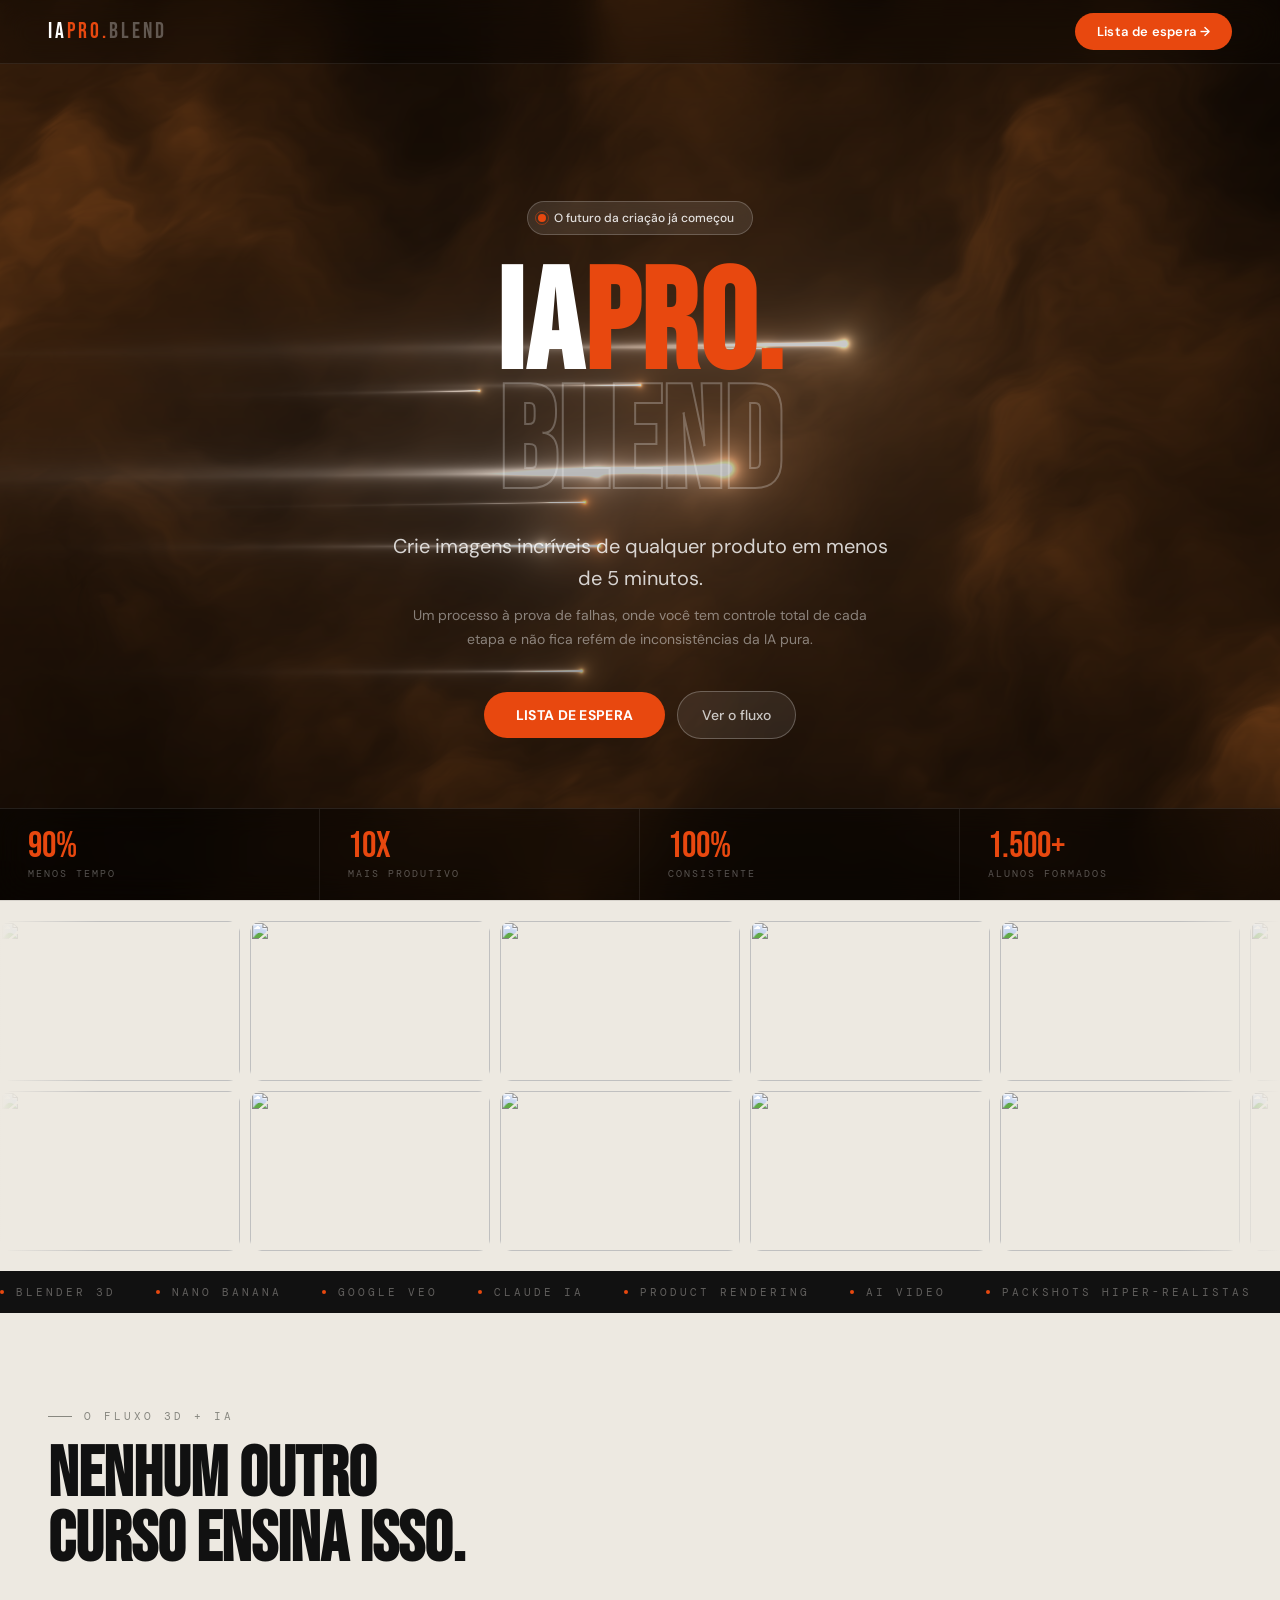
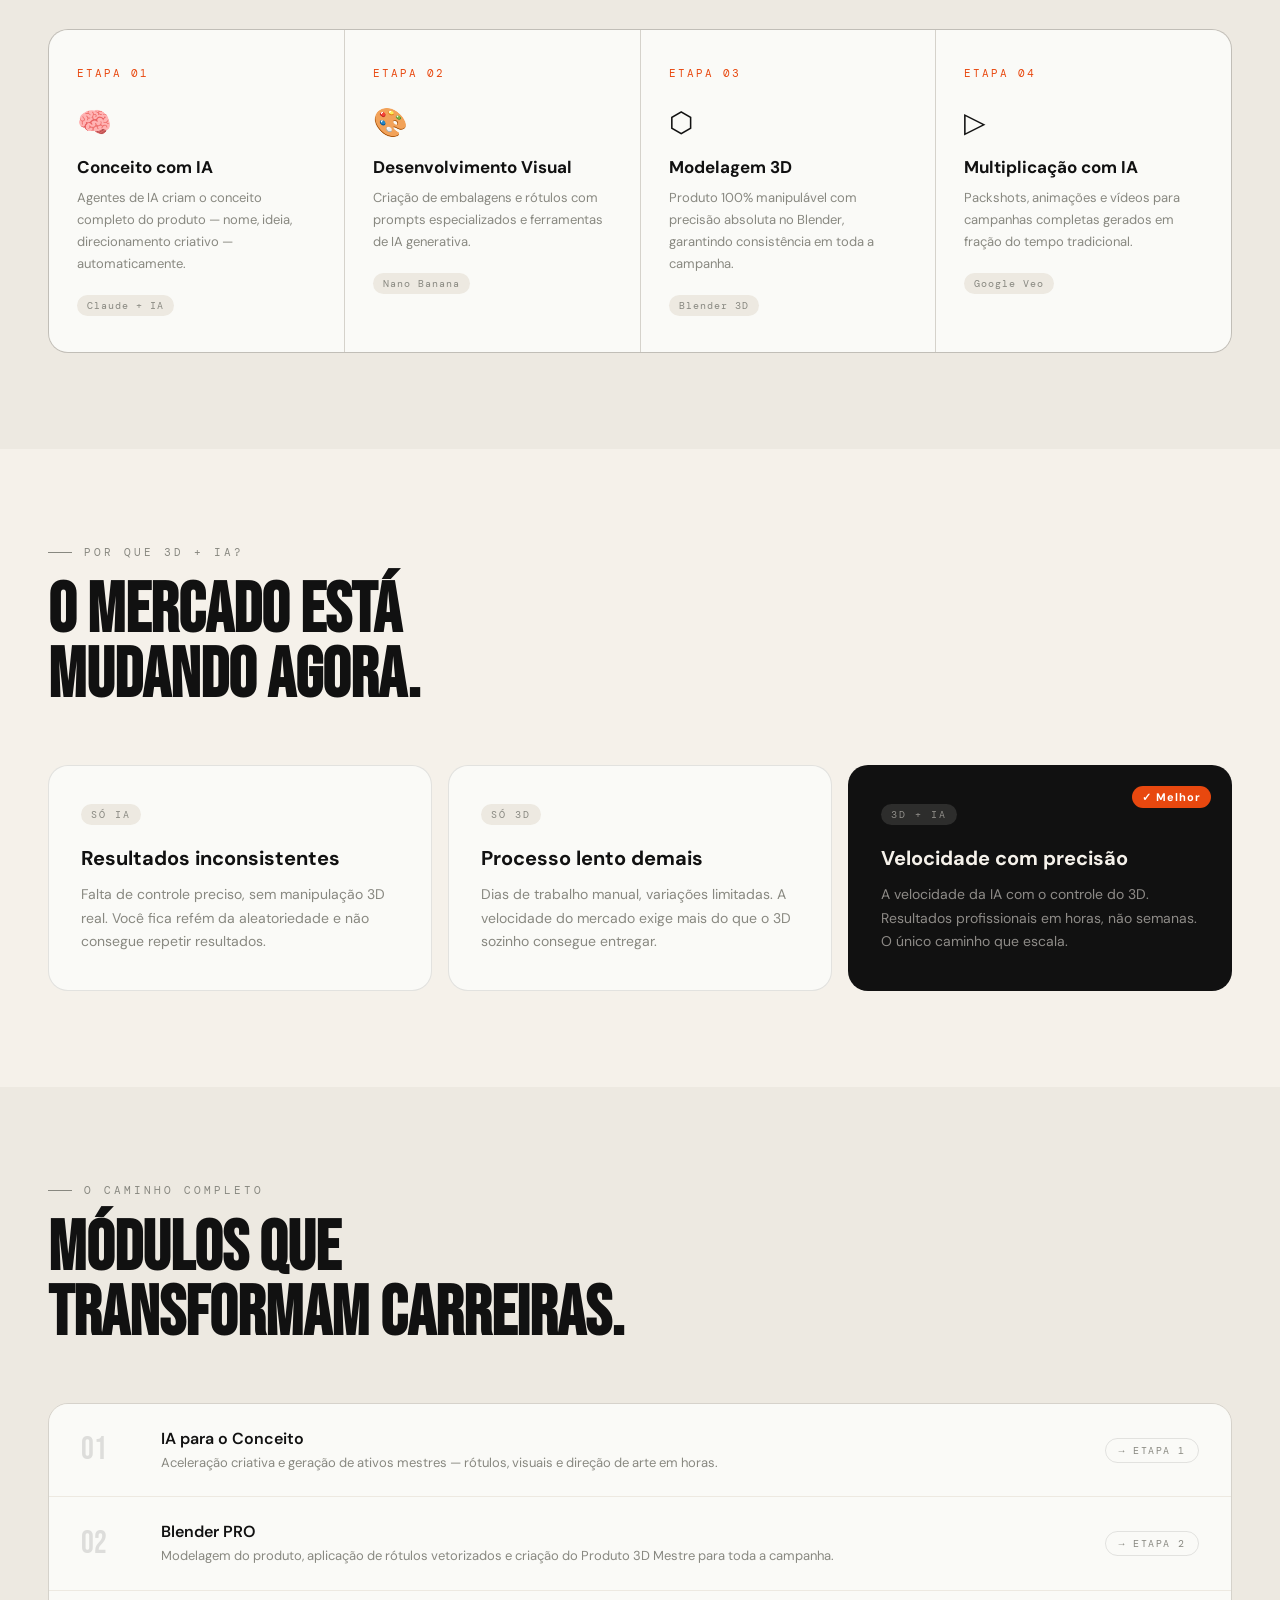
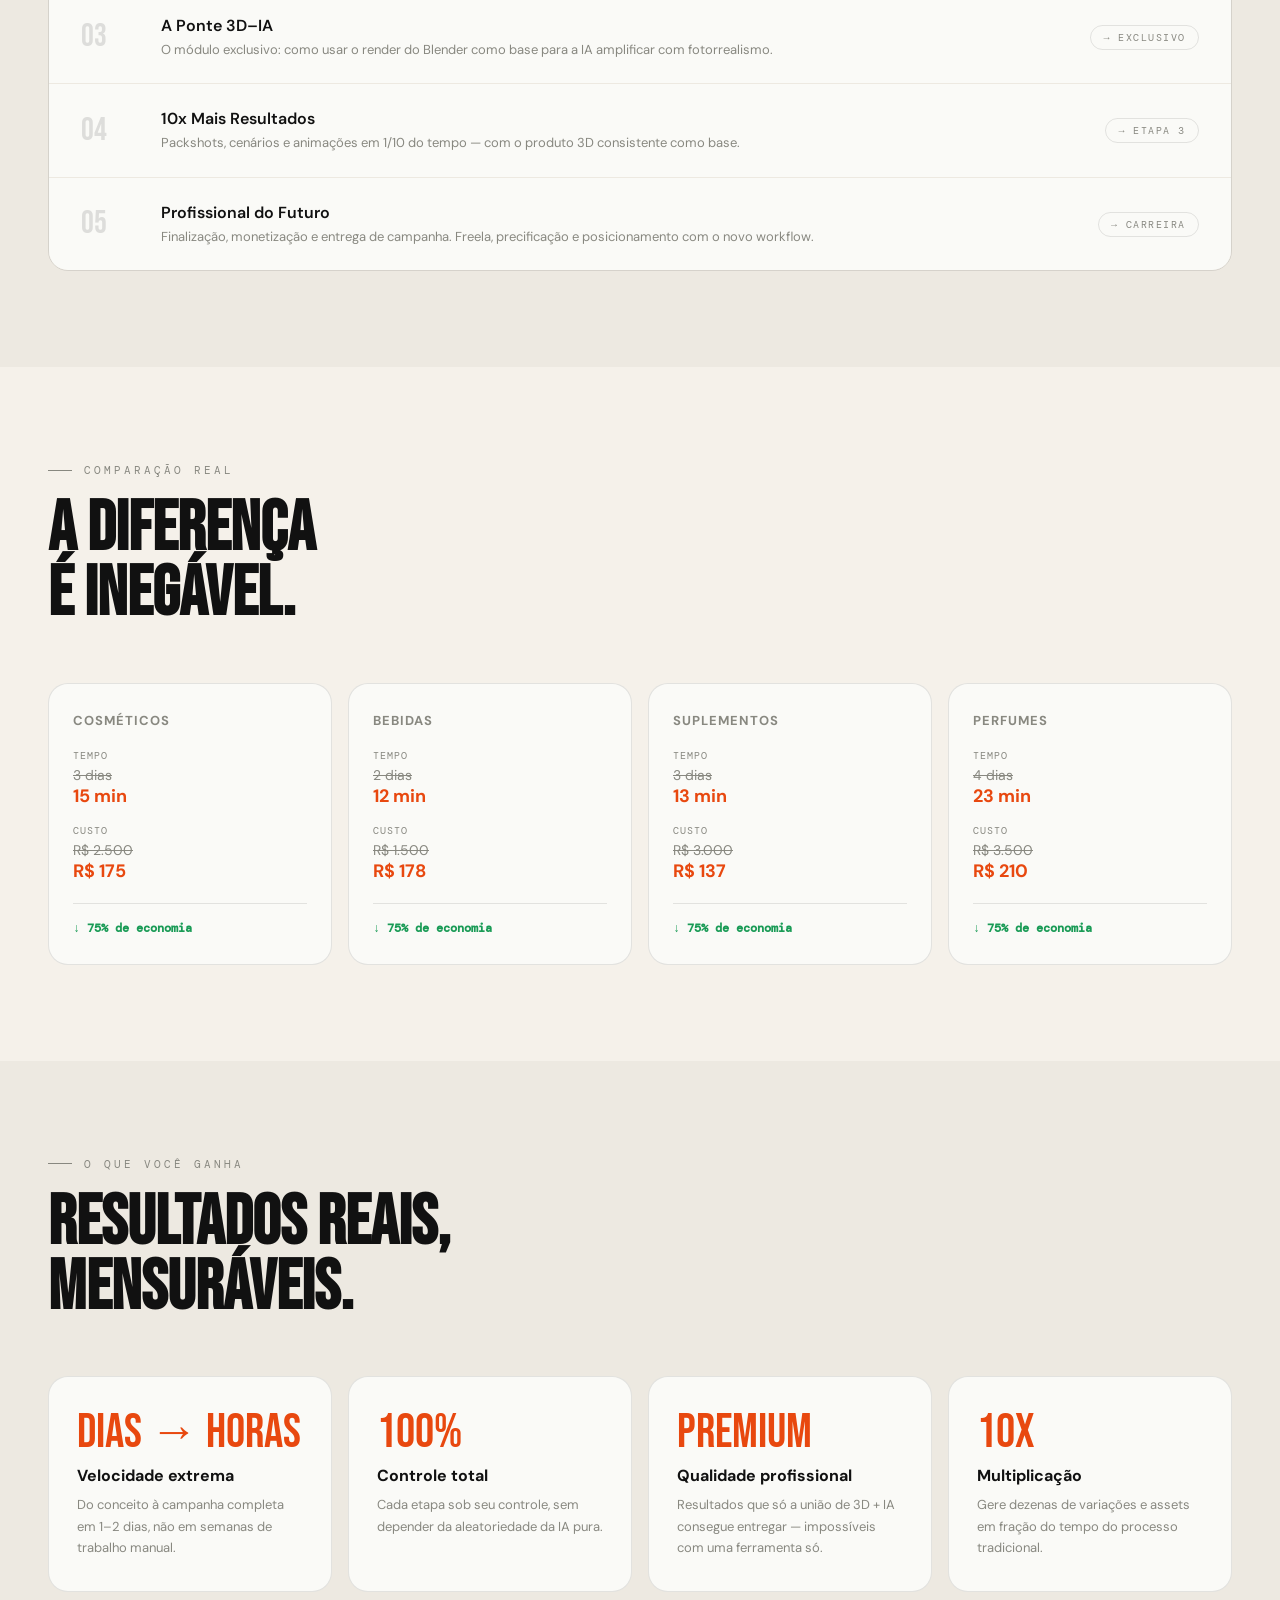
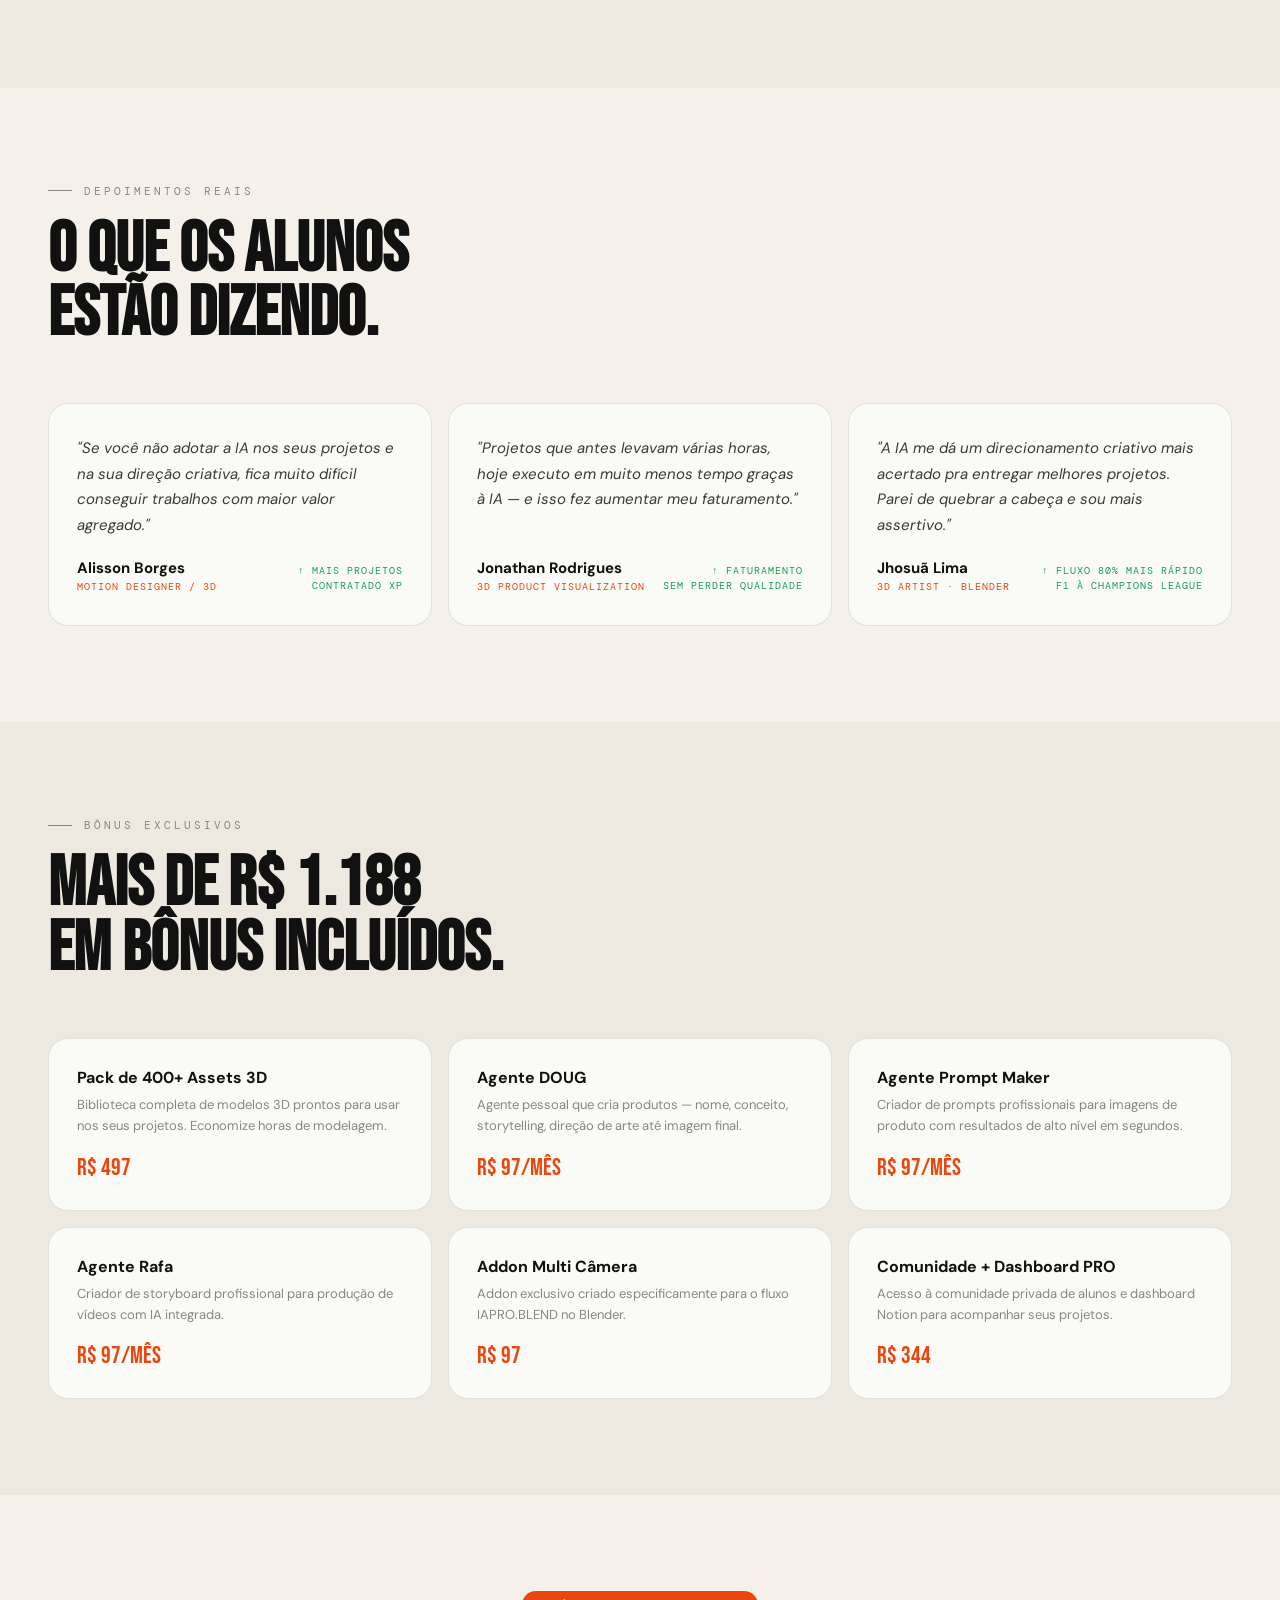
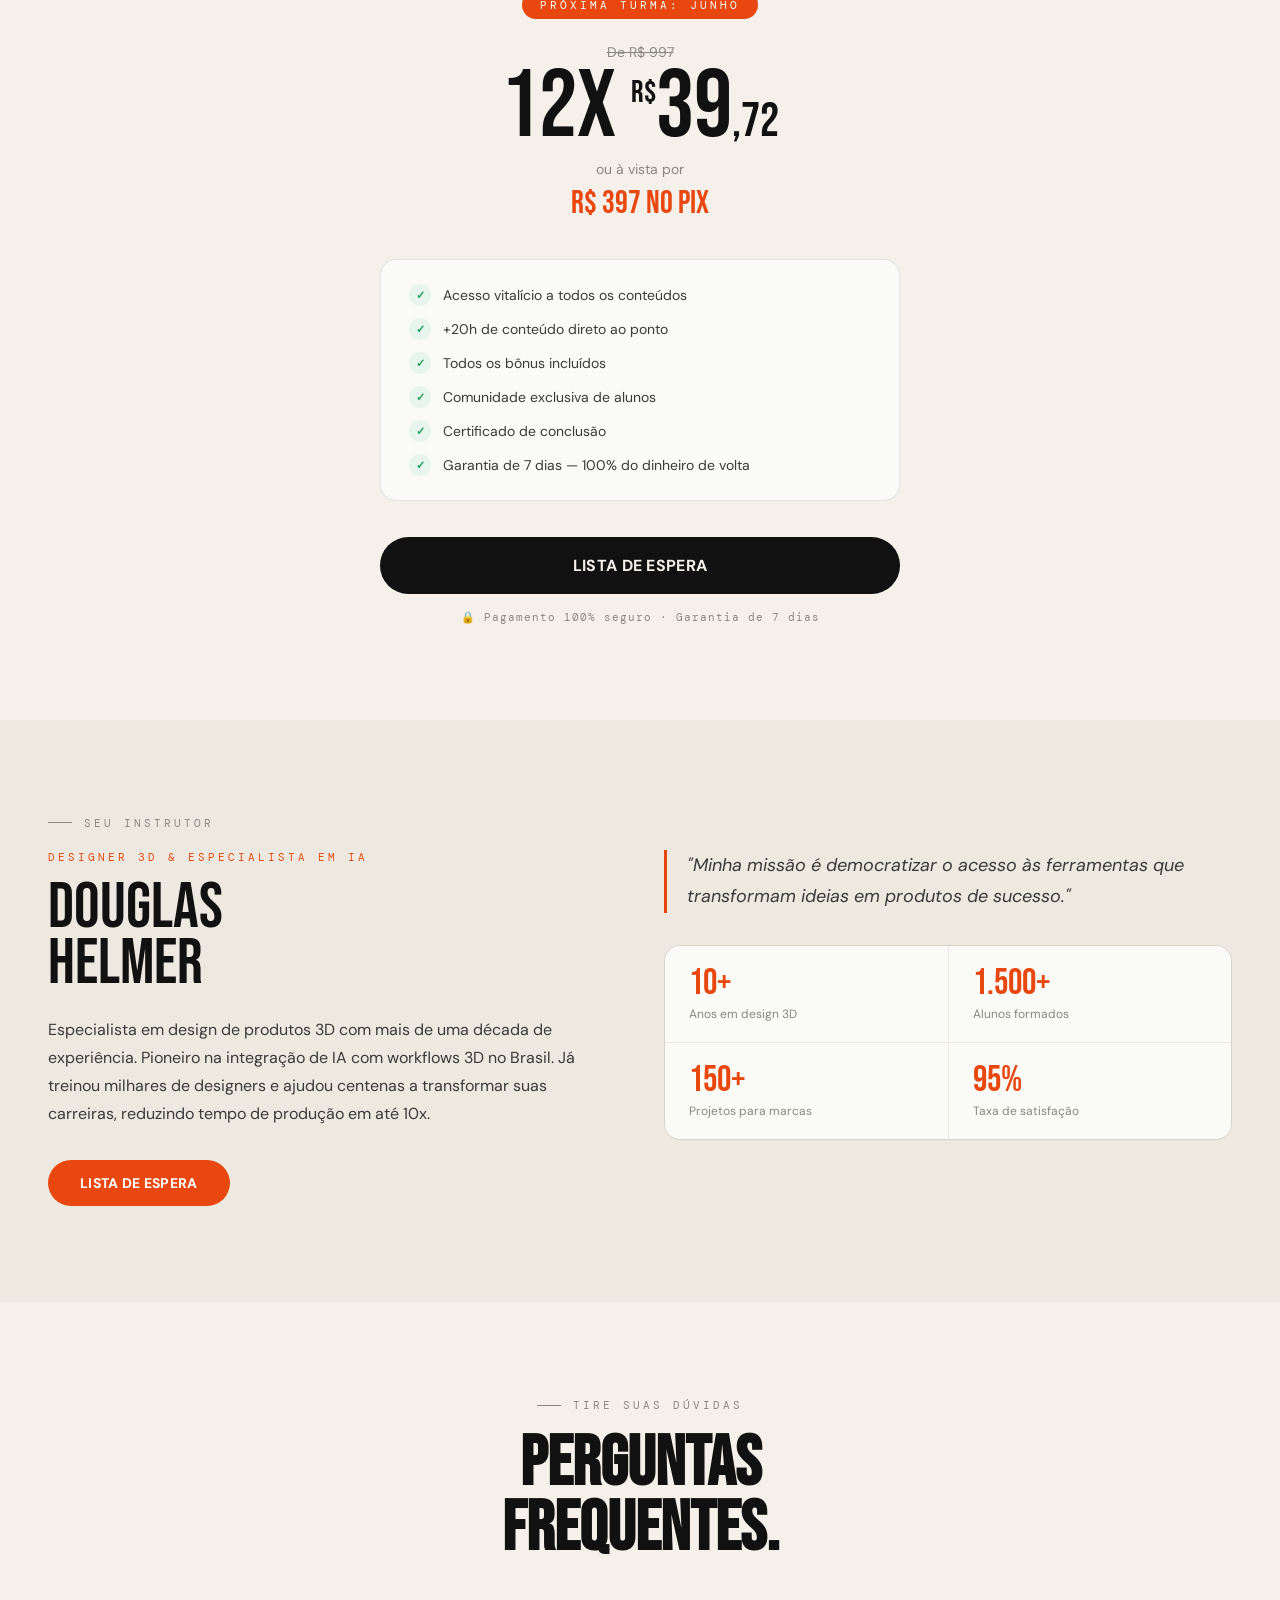
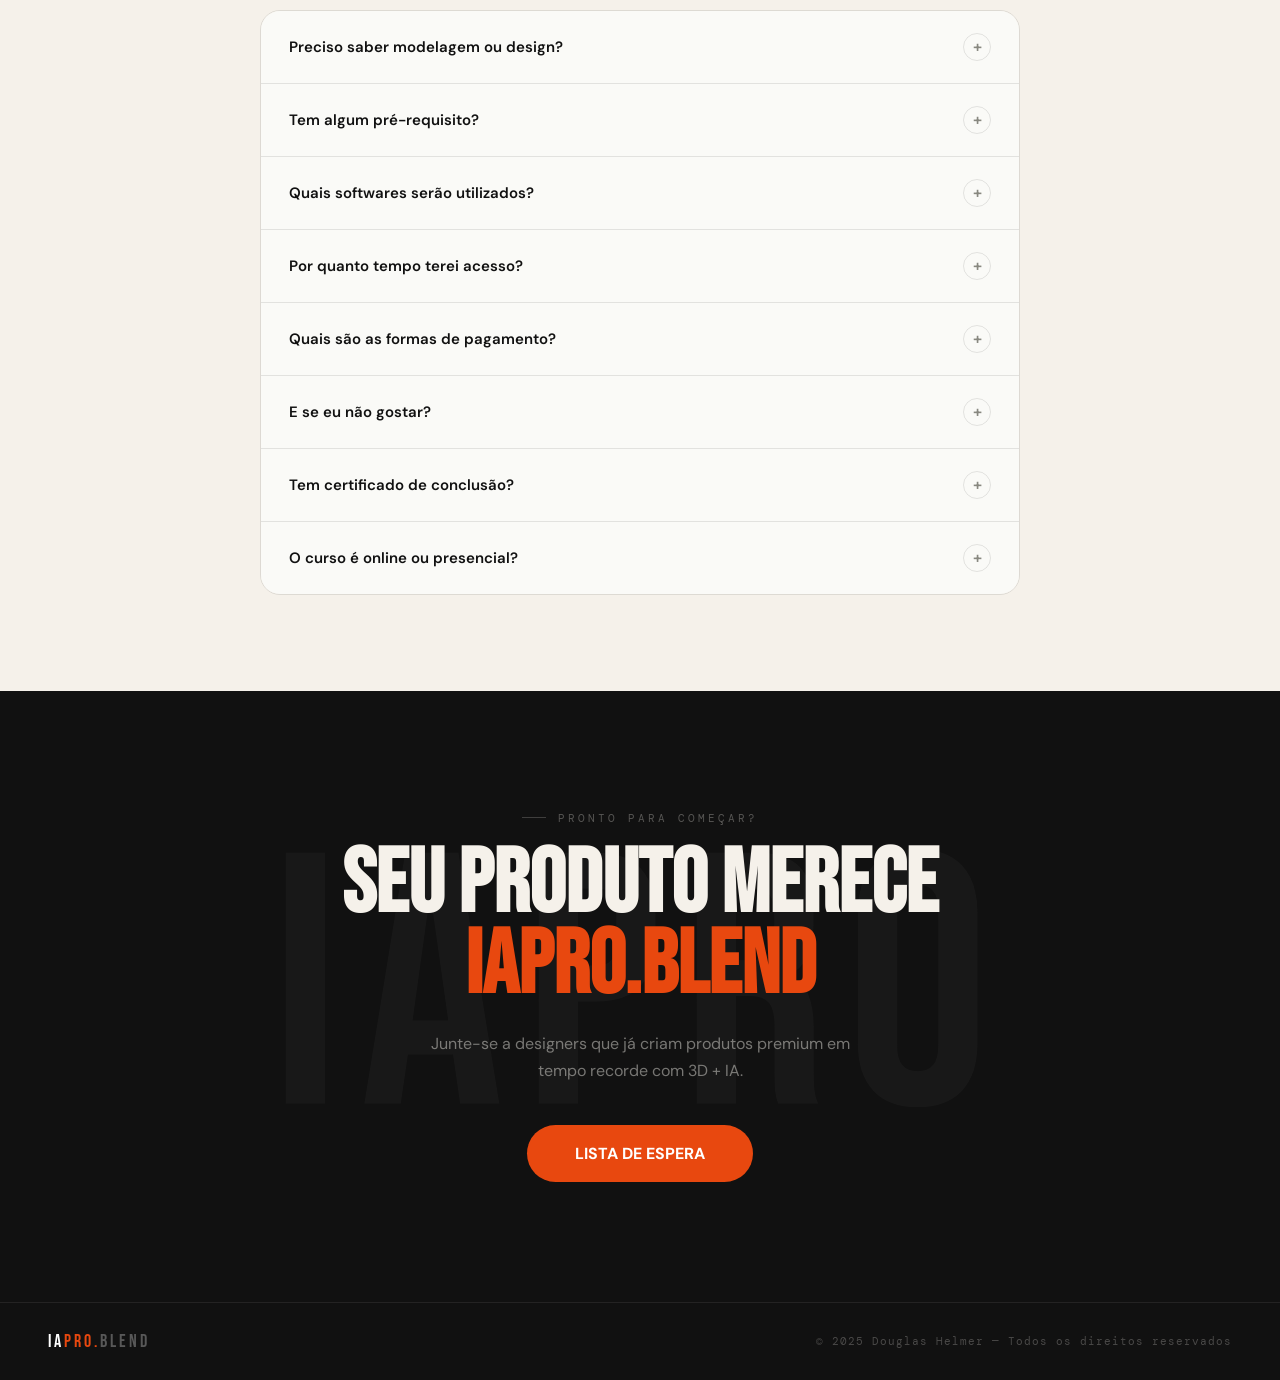
==== commit 8c447e03: "feat: add WhatsApp lista de espera link to CTA buttons Co-Authored-By: Claude Sonnet 4.6 <noreply@an" ====
--- a/index.html
+++ b/index.html
@@ -1161,7 +1161,7 @@
       <li>Certificado de conclusão</li>
       <li>Garantia de 7 dias — 100% do dinheiro de volta</li>
     </ul>
-    <a href="#" class="btn-cta-big">LISTA DE ESPERA</a>
+    <a href="https://chat.whatsapp.com/DK3VaEZsFNcJ9Exuq0uMVU" class="btn-cta-big">LISTA DE ESPERA</a>
     <p class="price-secure">🔒 Pagamento 100% seguro · Garantia de 7 dias</p>
   </div>
 </section>
@@ -1174,7 +1174,7 @@
       <div class="inst-eyebrow">Designer 3D & Especialista em IA</div>
       <div class="inst-name">DOUGLAS<br>HELMER</div>
       <p class="inst-bio">Especialista em design de produtos 3D com mais de uma década de experiência. Pioneiro na integração de IA com workflows 3D no Brasil. Já treinou milhares de designers e ajudou centenas a transformar suas carreiras, reduzindo tempo de produção em até 10x.</p>
-      <a href="#" class="btn-solid">LISTA DE ESPERA</a>
+      <a href="https://chat.whatsapp.com/DK3VaEZsFNcJ9Exuq0uMVU" class="btn-solid">LISTA DE ESPERA</a>
     </div>
     <div>
       <p class="inst-quote">"Minha missão é democratizar o acesso às ferramentas que transformam ideias em produtos de sucesso."</p>
@@ -1269,7 +1269,7 @@
   <div class="sec-eyebrow">Pronto para começar?</div>
   <h2 class="final-title">Seu produto merece<br><span class="hl">IAPRO.BLEND</span></h2>
   <p class="final-sub">Junte-se a designers que já criam produtos premium em tempo recorde com 3D + IA.</p>
-  <a href="#" class="btn-final">LISTA DE ESPERA</a>
+  <a href="https://chat.whatsapp.com/DK3VaEZsFNcJ9Exuq0uMVU" class="btn-final">LISTA DE ESPERA</a>
 </section>
 
 <footer>
